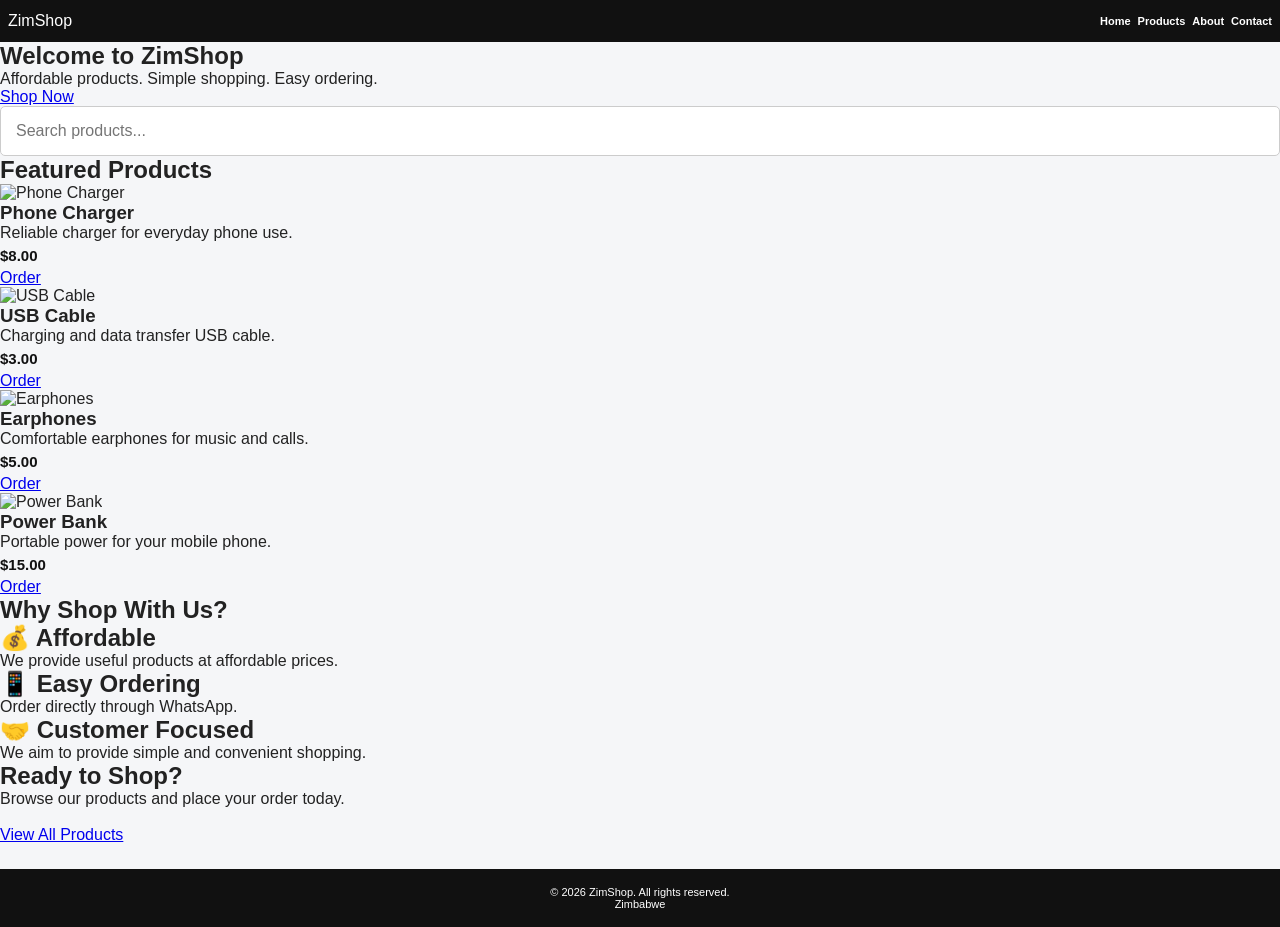
==== index.html @ c2e952fb "Add files via upload" ====
<!DOCTYPE html>
<html lang="en">

<head>
    <meta charset="UTF-8">
    <meta name="viewport" content="width=device-width, initial-scale=1.0">

    <title>ZimShop - Online Shopping in Zimbabwe</title>

    <link rel="stylesheet" href="style.css">
</head>

<body>

<header>

    <div class="logo">
        ZimShop
    </div>

    <nav>
        <a href="index.html">Home</a>
        <a href="products.html">Products</a>
        <a href="about.html">About</a>
        <a href="contact.html">Contact</a>
    </nav>

</header>


<!-- HERO -->

<section class="hero">

    <h1>Welcome to ZimShop</h1>

    <p>
        Affordable products. Simple shopping. Easy ordering.
    </p>

    <a href="products.html" class="button">
        Shop Now
    </a>

</section>


<!-- SEARCH -->

<section class="container">

    <input
        type="text"
        id="searchBox"
        placeholder="Search products..."
        style="
            width:100%;
            padding:15px;
            border:1px solid #ccc;
            border-radius:5px;
            font-size:16px;
        "
    >

</section>


<!-- FEATURED PRODUCTS -->

<section class="container">

    <h2 class="section-title">
        Featured Products
    </h2>


    <div class="products">


        <!-- CHARGER -->

        <div class="product">

            <div class="product-image">

                <img
                    src="images/phone-charger.jpg"
                    alt="Phone Charger"
                >

            </div>

            <h3>
                Phone Charger
            </h3>

            <p>
                Reliable charger for everyday phone use.
            </p>

            <div class="price">
                $8.00
            </div>

            <a
                href="https://wa.me/263787863923?text=Hello%20ZimShop!%20I%20would%20like%20to%20order%20a%20Phone%20Charger."
                target="_blank"
                class="button"
            >
                Order
            </a>

        </div>


        <!-- USB CABLE -->

        <div class="product">

            <div class="product-image">

                <img
                    src="images/usb-cable.jpg"
                    alt="USB Cable"
                >

            </div>

            <h3>
                USB Cable
            </h3>

            <p>
                Charging and data transfer USB cable.
            </p>

            <div class="price">
                $3.00
            </div>

            <a
                href="https://wa.me/263787863923?text=Hello%20ZimShop!%20I%20would%20like%20to%20order%20a%20USB%20Cable."
                target="_blank"
                class="button"
            >
                Order
            </a>

        </div>


        <!-- EARPHONES -->

        <div class="product">

            <div class="product-image">

                <img
                    src="images/earphones.jpg"
                    alt="Earphones"
                >

            </div>

            <h3>
                Earphones
            </h3>

            <p>
                Comfortable earphones for music and calls.
            </p>

            <div class="price">
                $5.00
            </div>

            <a
                href="https://wa.me/263787863923?text=Hello%20ZimShop!%20I%20would%20like%20to%20order%20Earphones."
                target="_blank"
                class="button"
            >
                Order
            </a>

        </div>


        <!-- POWER BANK -->

        <div class="product">

            <div class="product-image">

                <img
                    src="images/power-bank.jpg"
                    alt="Power Bank"
                >

            </div>

            <h3>
                Power Bank
            </h3>

            <p>
                Portable power for your mobile phone.
            </p>

            <div class="price">
                $15.00
            </div>

            <a
                href="https://wa.me/263787863923?text=Hello%20ZimShop!%20I%20would%20like%20to%20order%20a%20Power%20Bank."
                target="_blank"
                class="button"
            >
                Order
            </a>

        </div>

    </div>

</section>


<!-- WHY ZIMSHOP -->

<section class="container">

    <h2 class="section-title">
        Why Shop With Us?
    </h2>


    <div class="products">


        <div class="product">

            <h2>
                💰 Affordable
            </h2>

            <p>
                We provide useful products at affordable prices.
            </p>

        </div>


        <div class="product">

            <h2>
                📱 Easy Ordering
            </h2>

            <p>
                Order directly through WhatsApp.
            </p>

        </div>


        <div class="product">

            <h2>
                🤝 Customer Focused
            </h2>

            <p>
                We aim to provide simple and convenient shopping.
            </p>

        </div>

    </div>

</section>


<!-- CALL TO ACTION -->

<section class="hero">

    <h2>
        Ready to Shop?
    </h2>

    <p>
        Browse our products and place your order today.
    </p>

    <br>

    <a href="products.html" class="button">
        View All Products
    </a>

</section>


<footer>

    <p>
        © 2026 ZimShop. All rights reserved.
    </p>

    <p>
        Zimbabwe
    </p>

</footer>


<script src="script.js"></script>

</body>

</html>
---- style.css ----
/* ================================ ZIMSHOP - FULL WEBSITE CSS Optimized for 288px mobile screens ================================ */ /* RESET */ * { margin: 0; padding: 0; box-sizing: border-box; } /* BODY */ body { font-family: Arial, sans-serif; background: #f5f6f8; color: #222; overflow-x: hidden; } /* ================================ HEADER ================================ */ header { background: #111; color: white; padding: 12px 8px; display: flex; justify-content: space-between; align-items: center; position: sticky; top: 0; z-index: 1000; } header h1 { font-size: 21px; white-space: nowrap; } /* NAVIGATION */ nav { display: flex; gap: 7px; flex-wrap: wrap; justify-content: flex-end; } nav a { color: white; text-decoration: none; font-size: 11px; font-weight: bold; } nav a:hover { color: #f5b400; } /* ================================ MAIN ================================ */ main { width: 94%; max-width: 1100px; margin: auto; } /* ================================ PRODUCTS SECTION ================================ */ .products-section { padding: 18px 0; } .products-section h2 { text-align: center; font-size: 23px; margin-bottom: 6px; } .products-section > p { text-align: center; color: #666; font-size: 12px; margin-bottom: 15px; } /* ================================ PRODUCT GRID ================================ */ .product-grid { display: grid; grid-template-columns: 1fr; gap: 10px; } /* ================================ PRODUCT CARD ================================ */ .product-card { width: 100%; background: white; border-radius: 9px; padding: 7px; box-shadow: 0 2px 9px rgba(0, 0, 0, 0.08); overflow: hidden; } /* ================================ PRODUCT IMAGE ================================ */ .product-card img { width: 100%; height: 70px; object-fit: contain; display: block; border-radius: 6px; background: #f5f5f5; } /* ================================ PRODUCT NAME ================================ */ .product-card h3 { margin-top: 6px; font-size: 14px; line-height: 1.2; } /* ================================ PRICE ================================ */ .price { font-size: 15px; font-weight: bold; margin: 5px 0; color: #111; } /* ================================ BUTTONS ================================ */ button { border: none; background: #111; color: white; padding: 8px 11px; border-radius: 6px; cursor: pointer; font-weight: bold; font-size: 12px; transition: 0.2s; } button:hover { background: #f5b400; color: #111; } /* ================================ CART ================================ */ .cart-section { background: white; padding: 15px; margin: 20px 0 30px; border-radius: 9px; box-shadow: 0 2px 9px rgba(0, 0, 0, 0.08); } .cart-section h2 { font-size: 19px; margin-bottom: 12px; } #cart-items { margin-bottom: 12px; } #cart-items p { color: #666; font-size: 13px; margin: 5px 0; } .cart-section h3 { font-size: 15px; margin-bottom: 10px; } /* ================================ FOOTER ================================ */ footer { background: #111; color: white; text-align: center; padding: 17px 8px; margin-top: 25px; } footer p { font-size: 11px; } /* ================================ MOBILE - 288px ================================ */ @.product-image {
    width: 100%;
    height: 200px;
    background-color: #eeeeee;
    display: flex;
    align-items: center;
    justify-content: center;
    overflow: hidden;
    border-radius: 8px;
    margin-bottom: 15px;
}

.product-image img {
    width: 100%;
    height: 100%;
    object-fit: cover;
}

.cart-item {
    padding: 15px 0;
}

.cart-item button {
    margin: 5px 3px;
    padding: 6px 12px;
    border: 1px solid #ccc;
    background-color: white;
    border-radius: 4px;
    cursor: pointer;
}

.cart-item button:hover {
    background-color: #eeeeee;
}
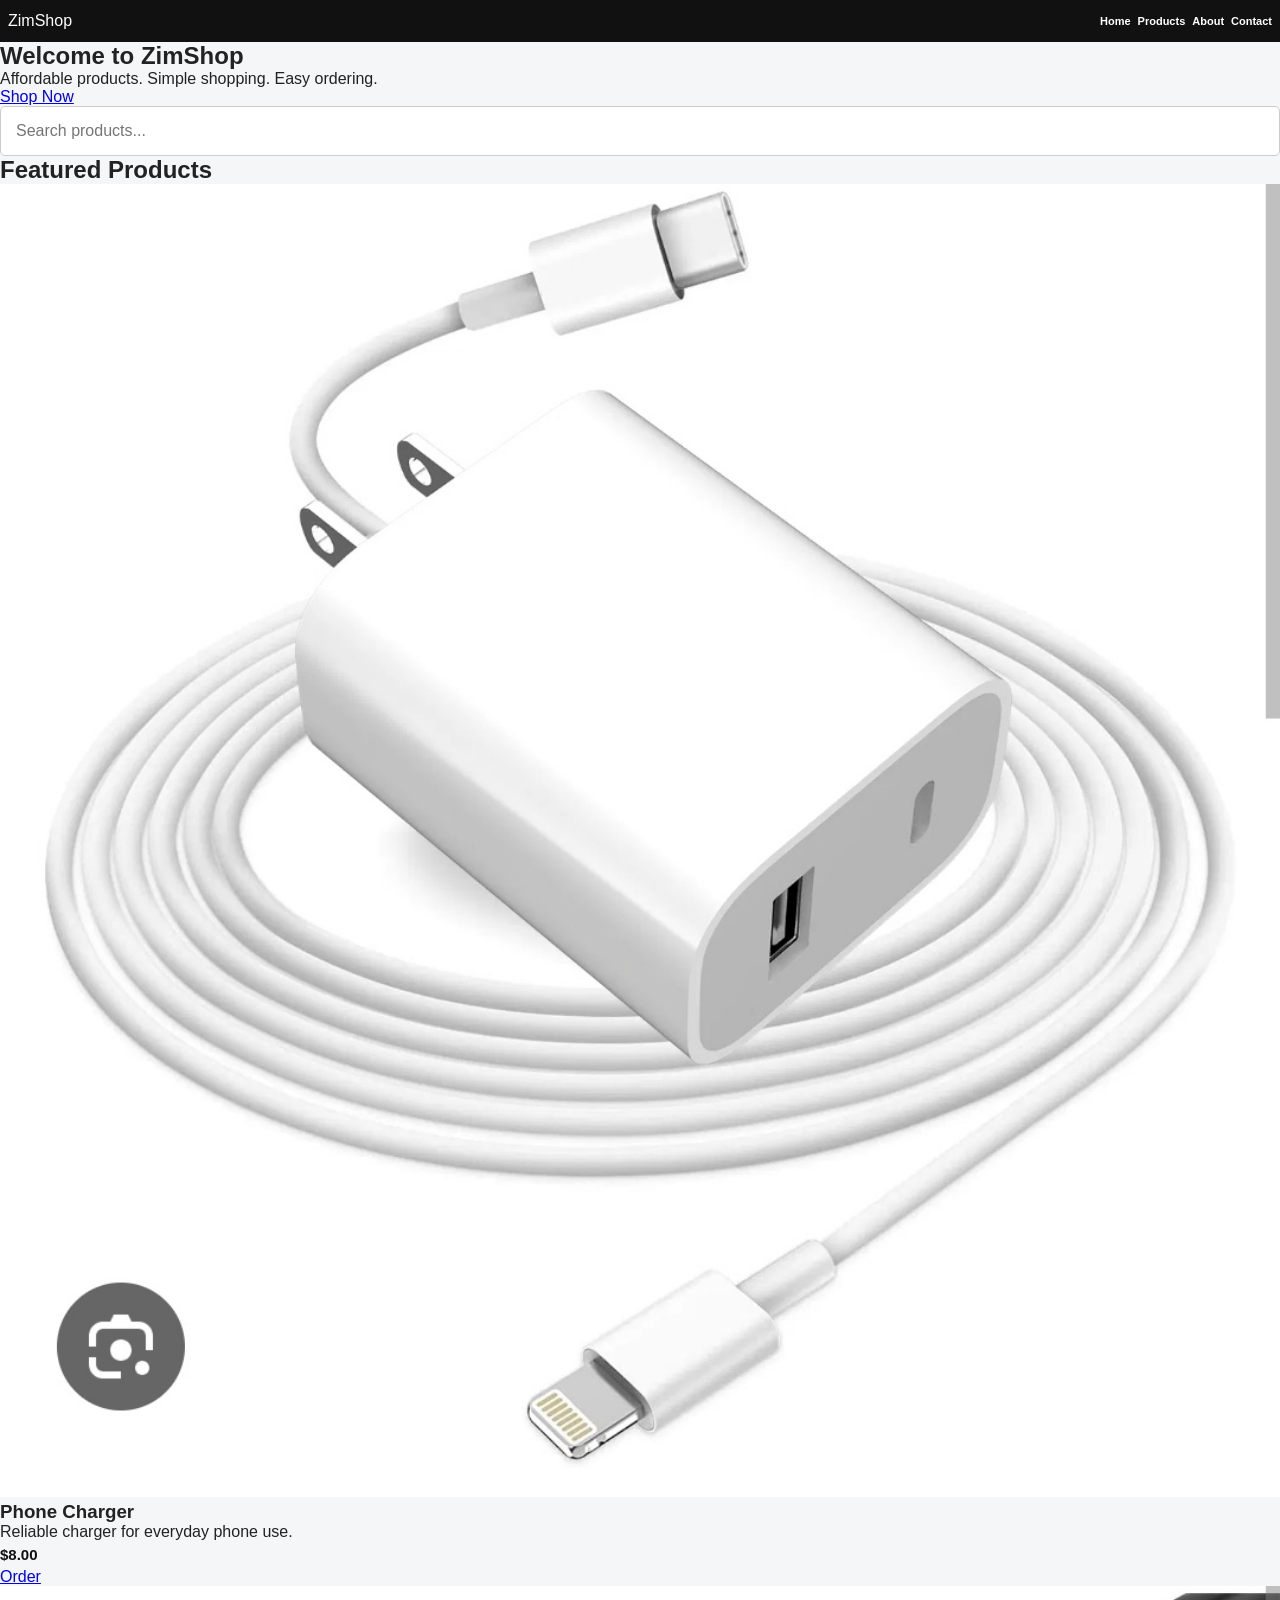
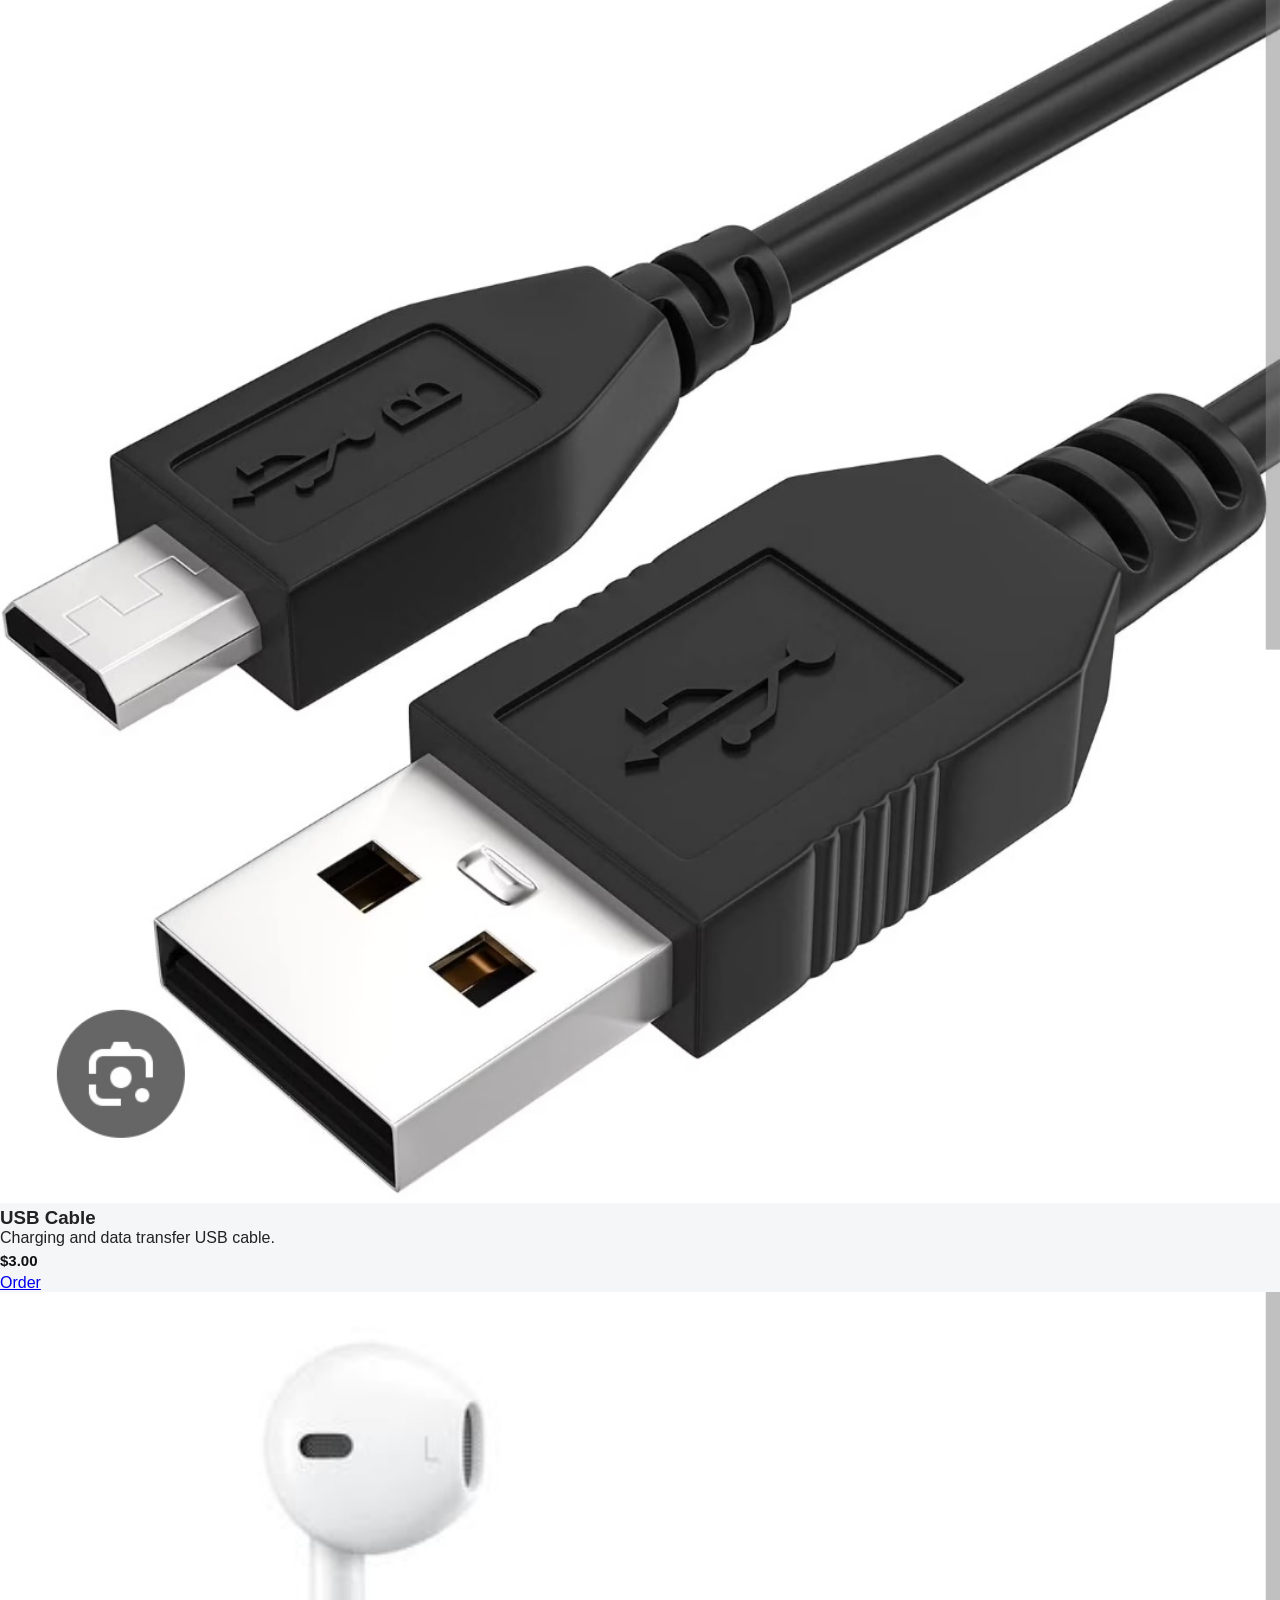
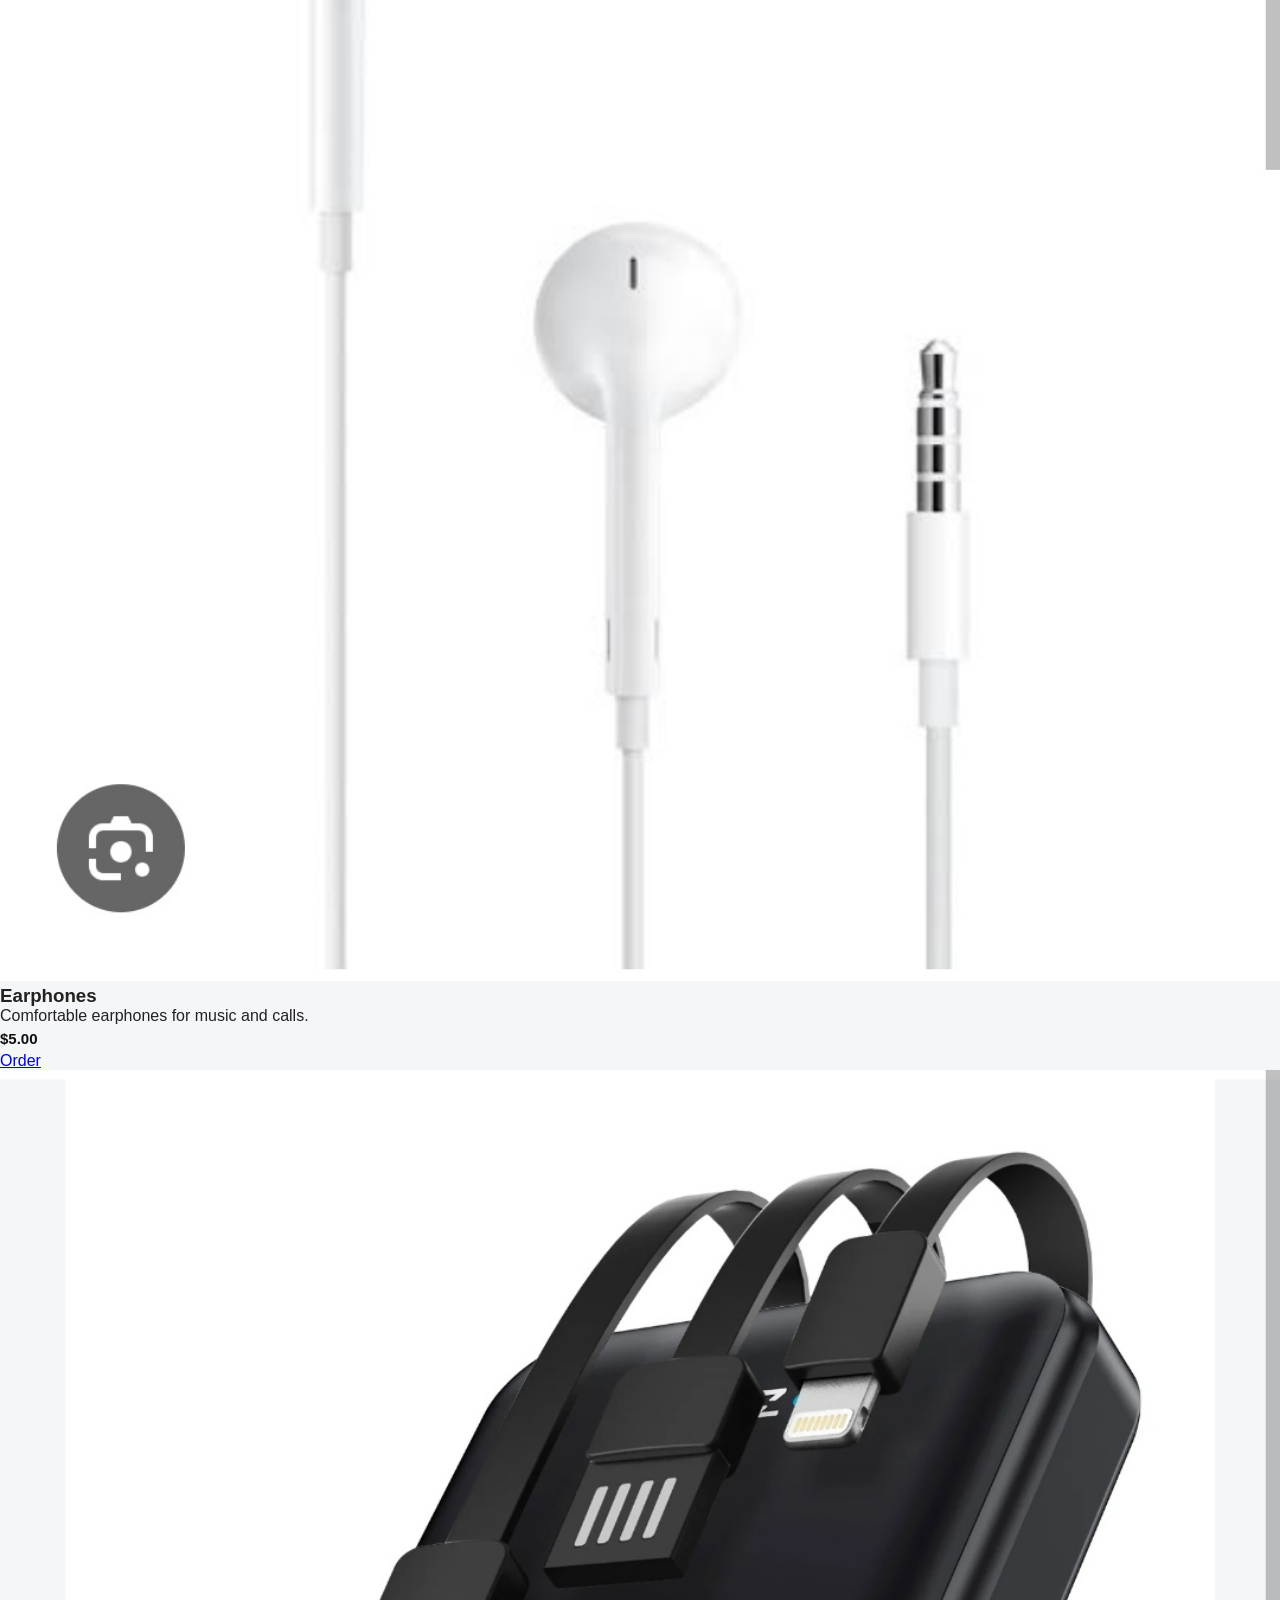
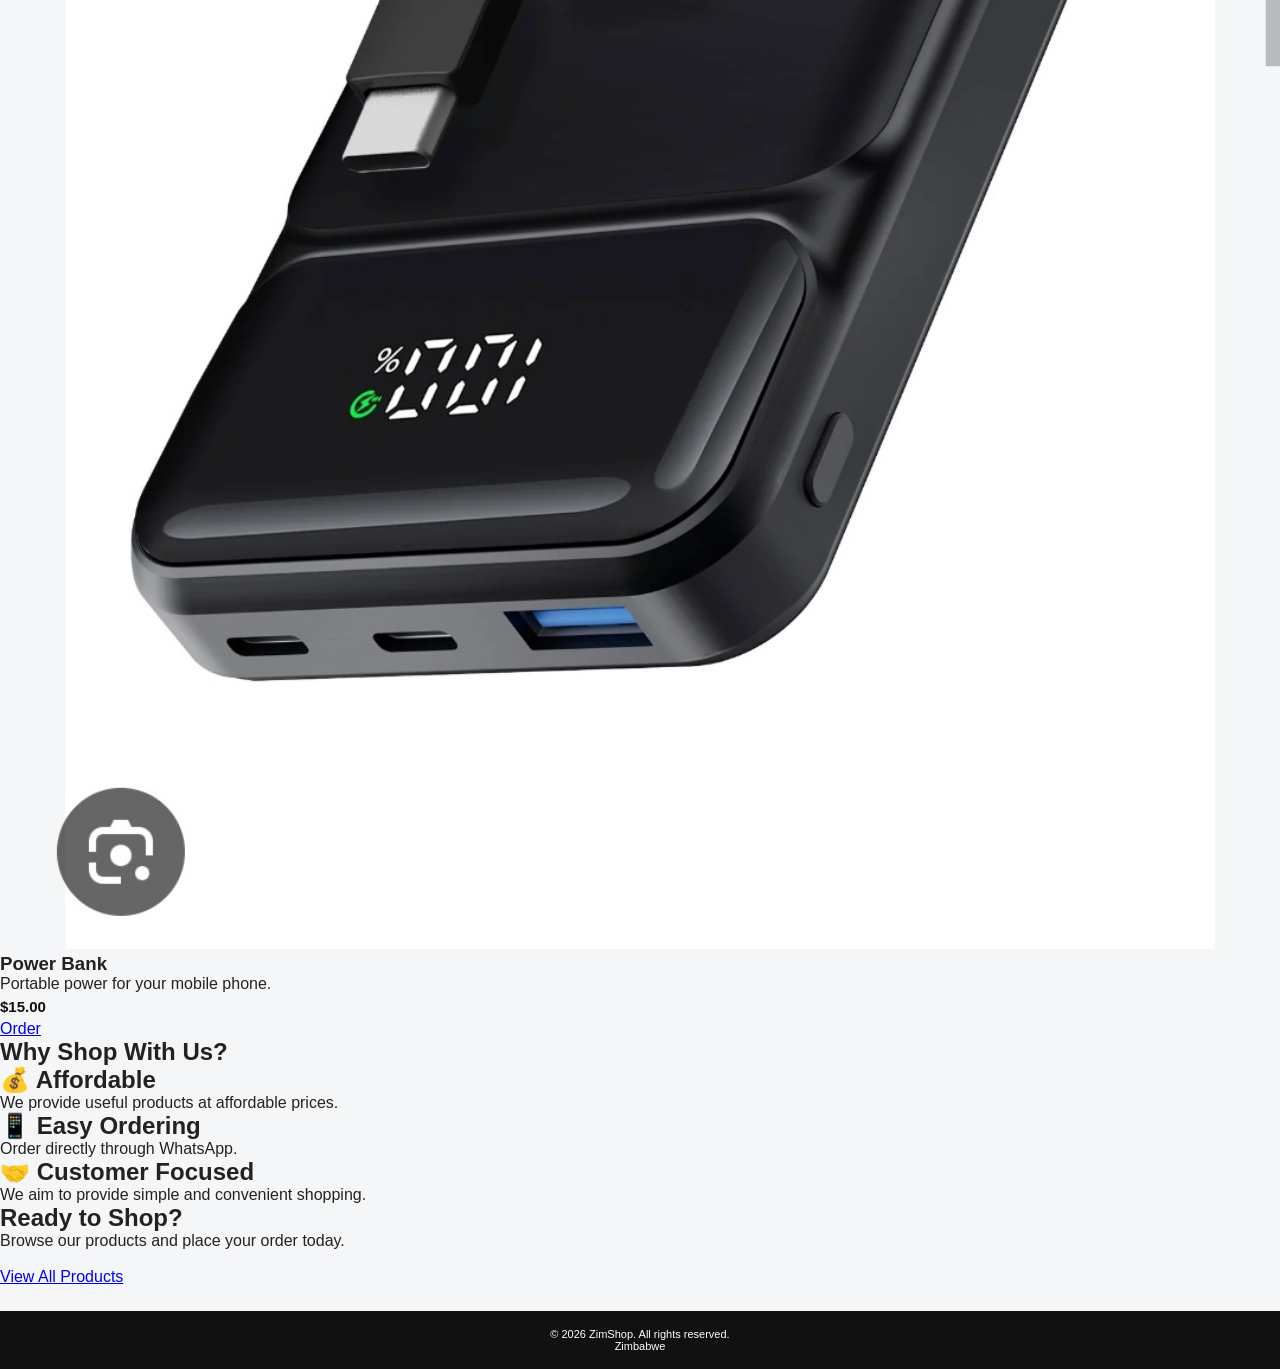
==== commit 24cd1baa: "Integrate Google Analytics tracking code Added Google Analytics tracking code to the HTML file." ====
--- a/index.html
+++ b/index.html
@@ -2,6 +2,15 @@
 <html lang="en">
 
 <head>
+    <!-- Google tag (gtag.js) -->
+<script async src="https://www.googletagmanager.com/gtag/js?id=G-MYB3BPBRL4"></script>
+<script>
+  window.dataLayer = window.dataLayer || [];
+  function gtag(){dataLayer.push(arguments);}
+  gtag('js', new Date());
+
+  gtag('config', 'G-MYB3BPBRL4');
+</script>
     <meta charset="UTF-8">
     <meta name="viewport" content="width=device-width, initial-scale=1.0">
 
@@ -318,4 +327,4 @@
 
 </body>
 
-</html>+</html>
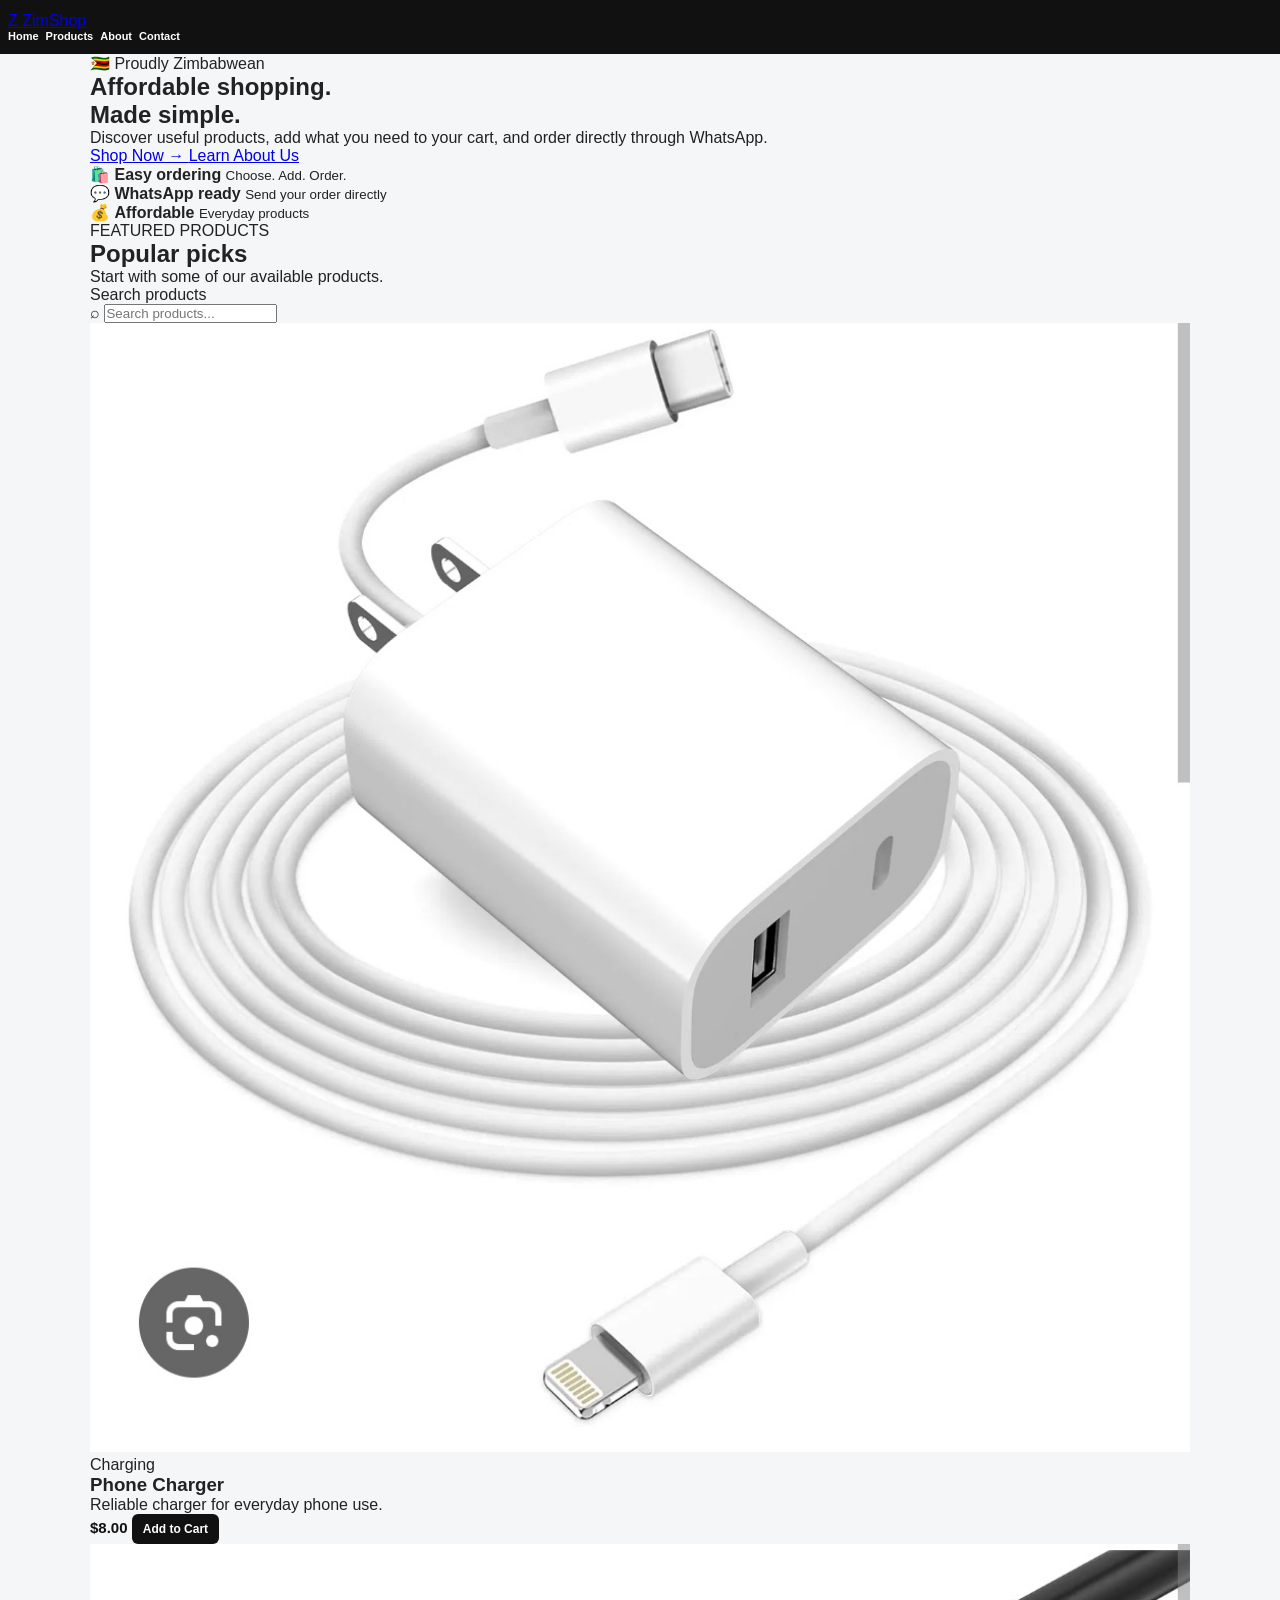
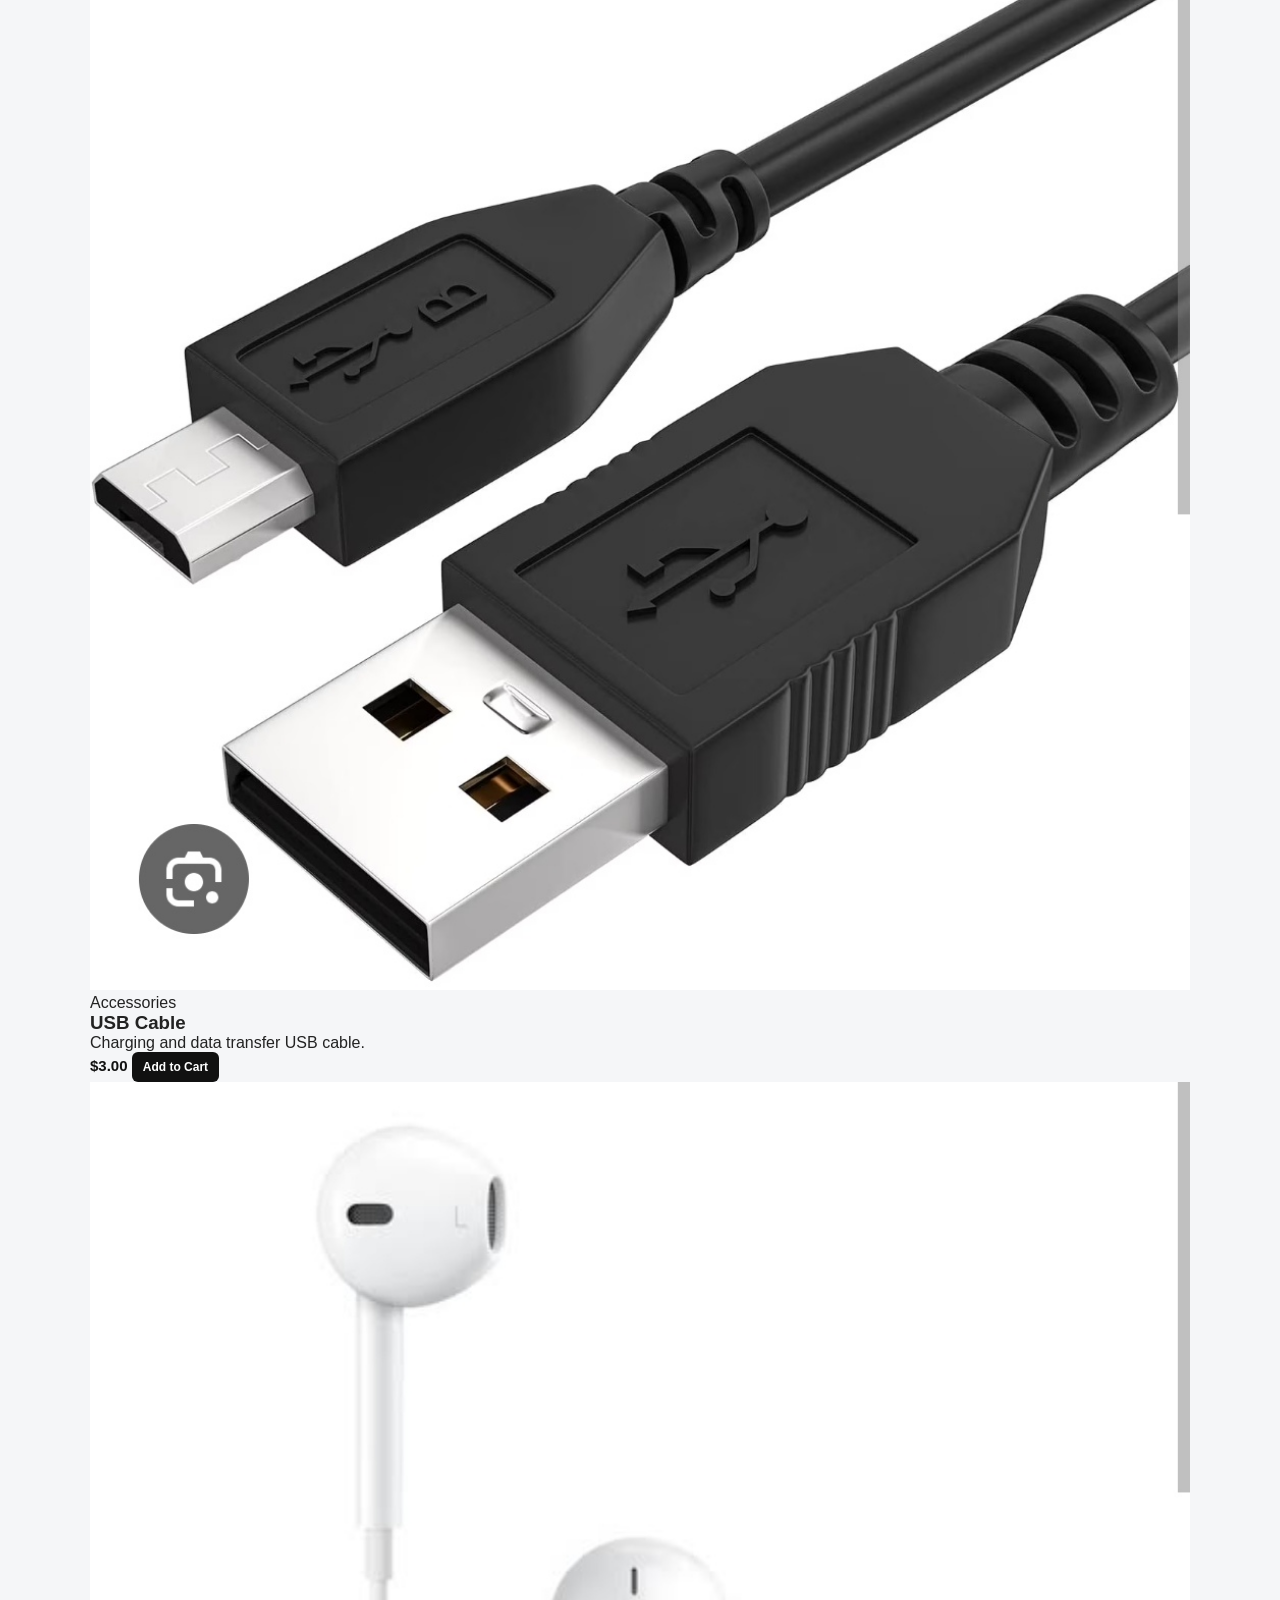
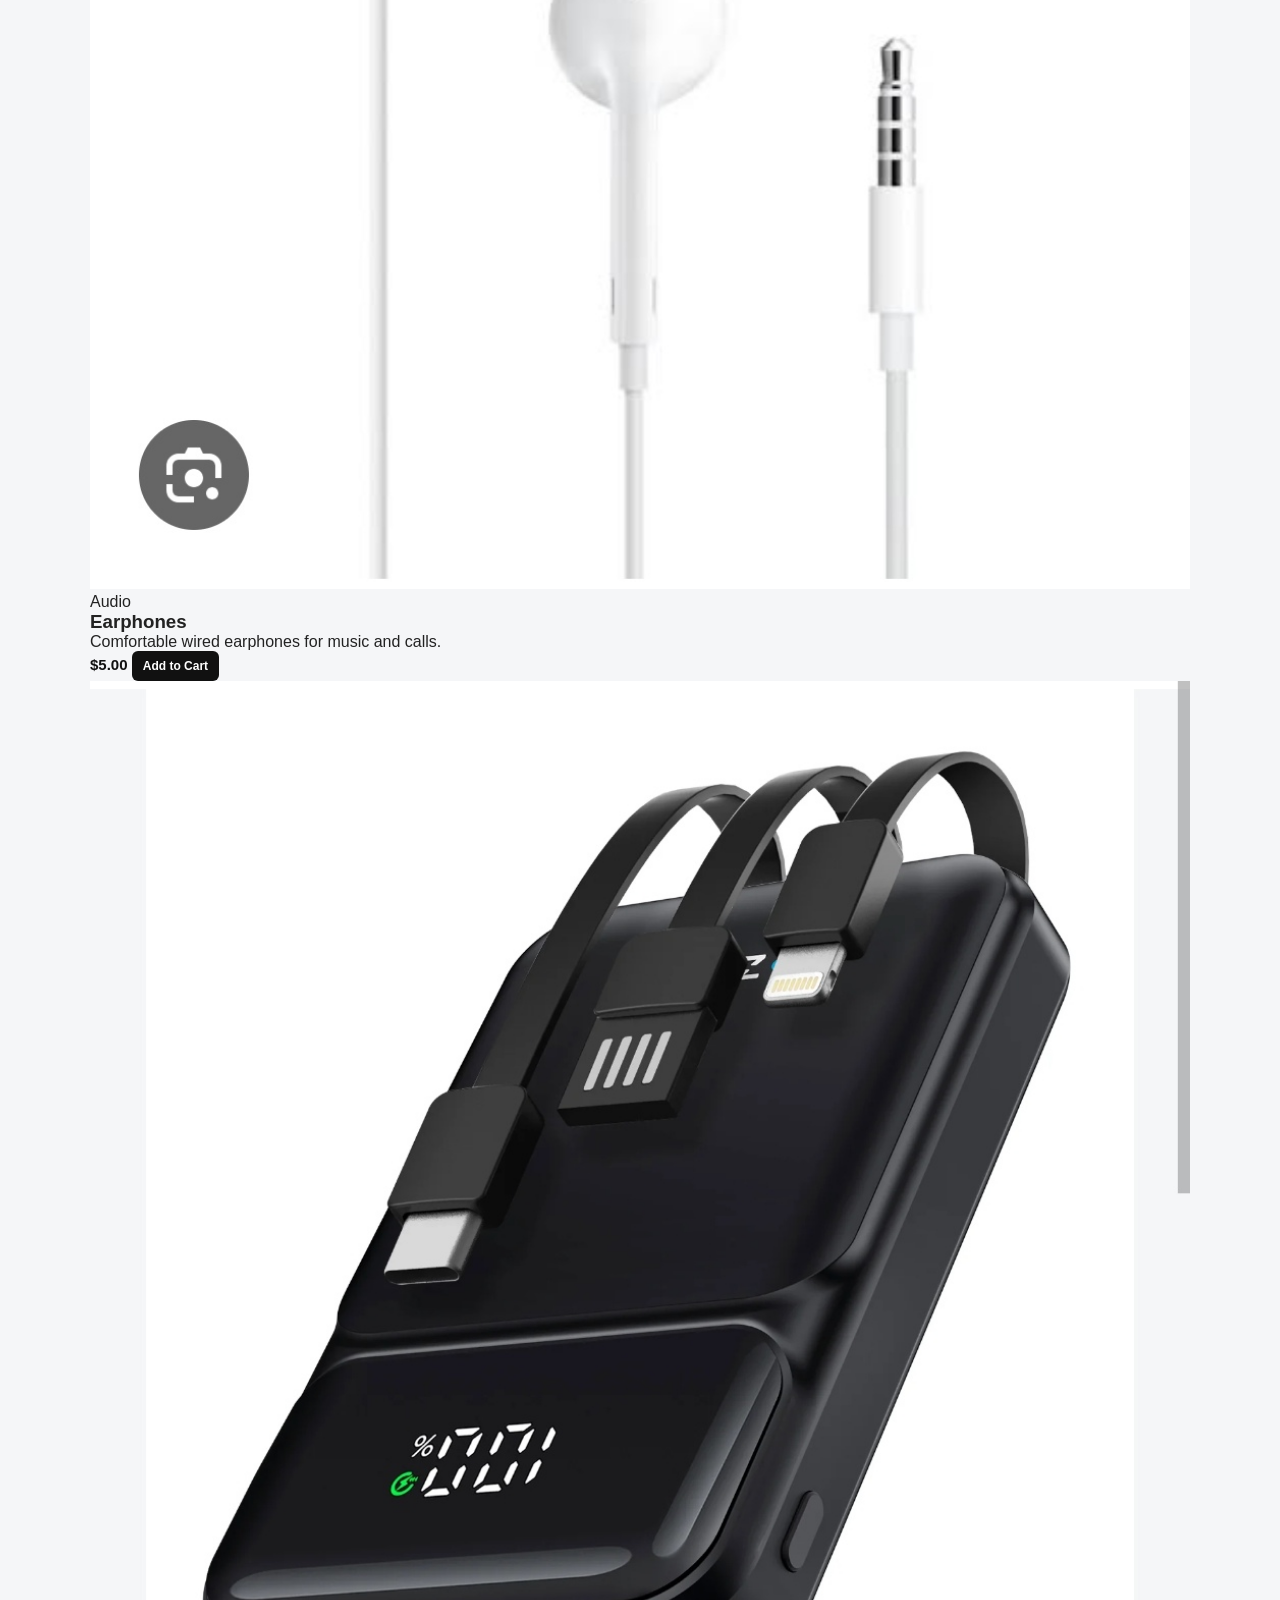
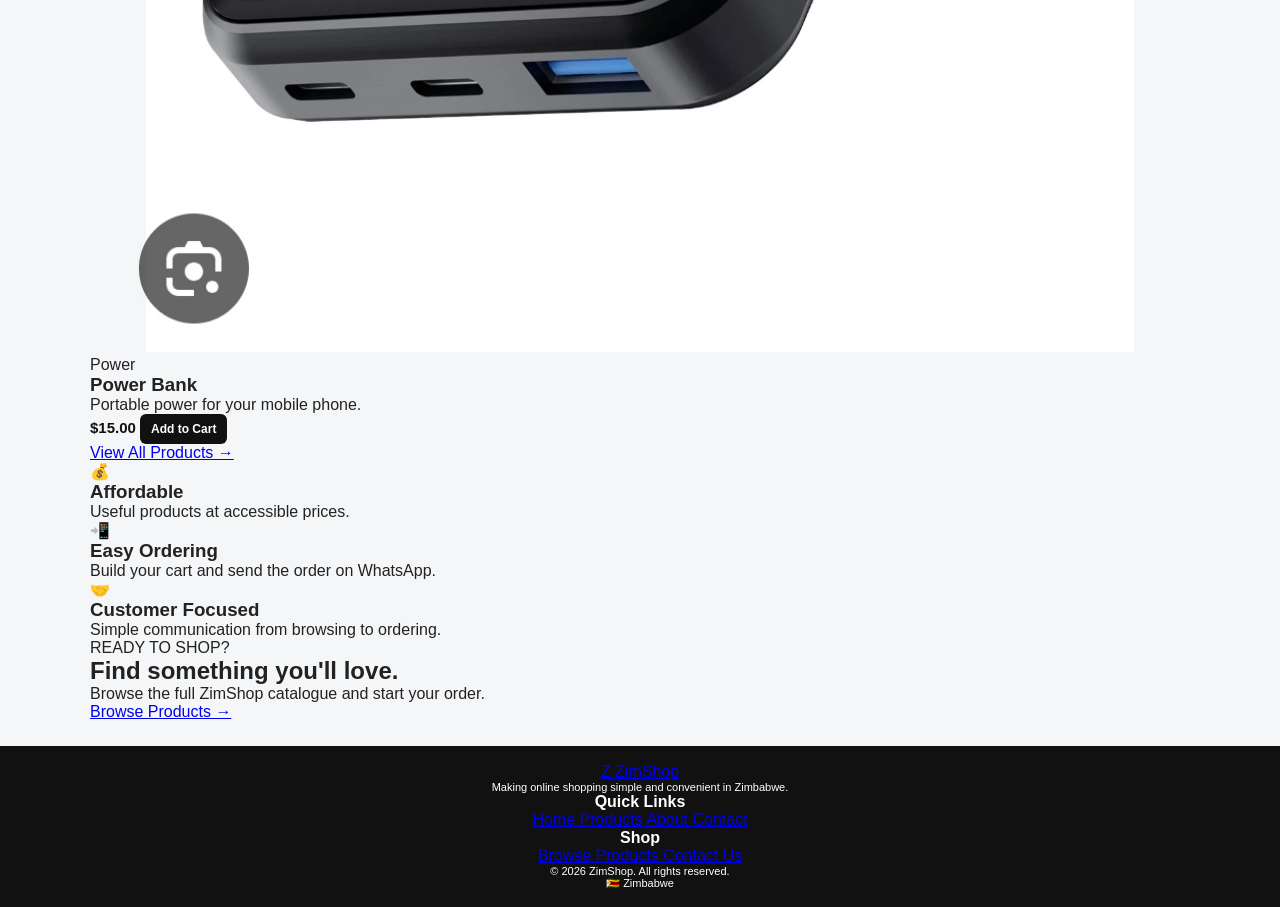
==== commit f1a118e6: "Update index.html" ====
--- a/index.html
+++ b/index.html
@@ -1,330 +1,672 @@
 <!DOCTYPE html>
 <html lang="en">
-
 <head>
-    <!-- Google tag (gtag.js) -->
-<script async src="https://www.googletagmanager.com/gtag/js?id=G-MYB3BPBRL4"></script>
-<script>
-  window.dataLayer = window.dataLayer || [];
-  function gtag(){dataLayer.push(arguments);}
-  gtag('js', new Date());
-
-  gtag('config', 'G-MYB3BPBRL4');
-</script>
-    <meta charset="UTF-8">
-    <meta name="viewport" content="width=device-width, initial-scale=1.0">
-
-    <title>ZimShop - Online Shopping in Zimbabwe</title>
-
-    <link rel="stylesheet" href="style.css">
+  <meta charset="UTF-8">
+  <meta name="viewport" content="width=device-width, initial-scale=1.0">
+
+  <title>ZimShop | Online Shopping in Zimbabwe</title>
+
+  <meta name="description" content="Shop affordable everyday products from ZimShop. Simple ordering in Zimbabwe.">
+  <meta name="theme-color" content="#111111">
+
+  <!-- Google Analytics -->
+  <script async src="https://www.googletagmanager.com/gtag/js?id=G-MYB3BPBRL4"></script>
+  <script>
+    window.dataLayer = window.dataLayer || [];
+
+    function gtag() {
+      dataLayer.push(arguments);
+    }
+
+    gtag('js', new Date());
+
+    gtag('config', 'G-MYB3BPBRL4');
+  </script>
+
+  <link rel="stylesheet" href="style.css">
+  <link rel="icon" href="images/logo.png" type="image/png">
 </head>
 
 <body>
 
-<header>
-
-    <div class="logo">
-        ZimShop
+  <!-- ================= HEADER ================= -->
+
+  <header class="site-header">
+
+    <div class="header-container">
+
+      <a href="index.html" class="logo" aria-label="ZimShop home">
+        <span class="logo-icon">Z</span>
+        <span>Zim<span>Shop</span></span>
+      </a>
+
+      <nav class="main-nav" aria-label="Main navigation">
+
+        <a href="index.html"
+           class="active"
+           aria-current="page">
+          Home
+        </a>
+
+        <a href="products.html">
+          Products
+        </a>
+
+        <a href="about.html">
+          About
+        </a>
+
+        <a href="contact.html">
+          Contact
+        </a>
+
+      </nav>
+
     </div>
 
-    <nav>
-        <a href="index.html">Home</a>
-        <a href="products.html">Products</a>
-        <a href="about.html">About</a>
-        <a href="contact.html">Contact</a>
-    </nav>
-
-</header>
-
-
-<!-- HERO -->
-
-<section class="hero">
-
-    <h1>Welcome to ZimShop</h1>
-
-    <p>
-        Affordable products. Simple shopping. Easy ordering.
-    </p>
-
-    <a href="products.html" class="button">
-        Shop Now
-    </a>
-
-</section>
-
-
-<!-- SEARCH -->
-
-<section class="container">
-
-    <input
-        type="text"
-        id="searchBox"
-        placeholder="Search products..."
-        style="
-            width:100%;
-            padding:15px;
-            border:1px solid #ccc;
-            border-radius:5px;
-            font-size:16px;
-        "
-    >
-
-</section>
-
-
-<!-- FEATURED PRODUCTS -->
-
-<section class="container">
-
-    <h2 class="section-title">
-        Featured Products
-    </h2>
-
-
-    <div class="products">
-
-
-        <!-- CHARGER -->
-
-        <div class="product">
-
-            <div class="product-image">
-
-                <img
-                    src="images/phone-charger.jpg"
-                    alt="Phone Charger"
-                >
+  </header>
+
+
+  <!-- ================= MAIN ================= -->
+
+  <main>
+
+    <!-- HERO -->
+
+    <section class="home-hero">
+
+      <div class="hero-content">
+
+        <span class="eyebrow">
+          🇿🇼 Proudly Zimbabwean
+        </span>
+
+        <h1>
+          Affordable shopping.
+          <br>
+          <span>Made simple.</span>
+        </h1>
+
+        <p>
+          Discover useful products, add what you need to your cart,
+          and order directly through WhatsApp.
+        </p>
+
+        <div class="hero-buttons">
+
+          <a href="products.html"
+             class="btn btn-primary">
+            Shop Now →
+          </a>
+
+          <a href="about.html"
+             class="btn btn-secondary">
+            Learn About Us
+          </a>
+
+        </div>
+
+      </div>
+
+
+      <div class="hero-panel" aria-hidden="true">
+
+        <div class="hero-panel-card">
+
+          <span>🛍️</span>
+
+          <strong>
+            Easy ordering
+          </strong>
+
+          <small>
+            Choose. Add. Order.
+          </small>
+
+        </div>
+
+
+        <div class="hero-panel-card">
+
+          <span>💬</span>
+
+          <strong>
+            WhatsApp ready
+          </strong>
+
+          <small>
+            Send your order directly
+          </small>
+
+        </div>
+
+
+        <div class="hero-panel-card">
+
+          <span>💰</span>
+
+          <strong>
+            Affordable
+          </strong>
+
+          <small>
+            Everyday products
+          </small>
+
+        </div>
+
+      </div>
+
+    </section>
+
+
+    <!-- ================= FEATURED PRODUCTS ================= -->
+
+    <section class="container home-products">
+
+      <div class="section-heading centered">
+
+        <span class="section-label">
+          FEATURED PRODUCTS
+        </span>
+
+        <h2>
+          Popular picks
+        </h2>
+
+        <p>
+          Start with some of our available products.
+        </p>
+
+      </div>
+
+
+      <!-- SEARCH -->
+
+      <div class="search-wrap">
+
+        <label for="searchBox">
+          Search products
+        </label>
+
+        <div class="search-field">
+
+          <span aria-hidden="true">
+            ⌕
+          </span>
+
+          <input
+            id="searchBox"
+            type="search"
+            placeholder="Search products..."
+            autocomplete="off"
+          >
+
+          <button
+            type="button"
+            id="clearSearch"
+            class="search-clear"
+            aria-label="Clear search"
+            hidden>
+            ×
+          </button>
+
+        </div>
+
+        <p
+          id="searchResults"
+          class="search-results"
+          aria-live="polite">
+        </p>
+
+      </div>
+
+
+      <!-- PRODUCTS -->
+
+      <div
+        class="products"
+        data-product-grid>
+
+
+        <!-- PHONE CHARGER -->
+
+        <article
+          class="product"
+          data-category="charging accessories">
+
+          <div class="product-image">
+
+            <img
+              src="images/phone-charger.jpg"
+              alt="Phone Charger"
+              loading="lazy">
+
+          </div>
+
+          <div class="product-body">
+
+            <span class="product-tag">
+              Charging
+            </span>
+
+            <h3>
+              Phone Charger
+            </h3>
+
+            <p>
+              Reliable charger for everyday phone use.
+            </p>
+
+            <div class="product-bottom">
+
+              <strong class="price">
+                $8.00
+              </strong>
+
+              <button
+                class="button add-to-cart"
+                data-name="Phone Charger"
+                data-price="8">
+
+                Add to Cart
+
+              </button>
 
             </div>
 
+          </div>
+
+        </article>
+
+
+        <!-- USB CABLE -->
+
+        <article
+          class="product"
+          data-category="charging accessories cables">
+
+          <div class="product-image">
+
+            <img
+              src="images/usb-cable.jpg"
+              alt="USB Cable"
+              loading="lazy">
+
+          </div>
+
+          <div class="product-body">
+
+            <span class="product-tag">
+              Accessories
+            </span>
+
             <h3>
-                Phone Charger
+              USB Cable
             </h3>
 
             <p>
-                Reliable charger for everyday phone use.
+              Charging and data transfer USB cable.
             </p>
 
-            <div class="price">
-                $8.00
+            <div class="product-bottom">
+
+              <strong class="price">
+                $3.00
+              </strong>
+
+              <button
+                class="button add-to-cart"
+                data-name="USB Cable"
+                data-price="3">
+
+                Add to Cart
+
+              </button>
+
             </div>
 
-            <a
-                href="https://wa.me/263787863923?text=Hello%20ZimShop!%20I%20would%20like%20to%20order%20a%20Phone%20Charger."
-                target="_blank"
-                class="button"
-            >
-                Order
-            </a>
-
-        </div>
-
-
-        <!-- USB CABLE -->
-
-        <div class="product">
-
-            <div class="product-image">
-
-                <img
-                    src="images/usb-cable.jpg"
-                    alt="USB Cable"
-                >
+          </div>
+
+        </article>
+
+
+        <!-- EARPHONES -->
+
+        <article
+          class="product"
+          data-category="audio accessories">
+
+          <div class="product-image">
+
+            <img
+              src="images/earphones.jpg"
+              alt="Earphones"
+              loading="lazy">
+
+          </div>
+
+          <div class="product-body">
+
+            <span class="product-tag">
+              Audio
+            </span>
+
+            <h3>
+              Earphones
+            </h3>
+
+            <p>
+              Comfortable wired earphones for music and calls.
+            </p>
+
+            <div class="product-bottom">
+
+              <strong class="price">
+                $5.00
+              </strong>
+
+              <button
+                class="button add-to-cart"
+                data-name="Earphones"
+                data-price="5">
+
+                Add to Cart
+
+              </button>
 
             </div>
 
+          </div>
+
+        </article>
+
+
+        <!-- POWER BANK -->
+
+        <article
+          class="product"
+          data-category="power charging">
+
+          <div class="product-image">
+
+            <img
+              src="images/power-bank.jpg"
+              alt="Power Bank"
+              loading="lazy">
+
+          </div>
+
+          <div class="product-body">
+
+            <span class="product-tag">
+              Power
+            </span>
+
             <h3>
-                USB Cable
+              Power Bank
             </h3>
 
             <p>
-                Charging and data transfer USB cable.
+              Portable power for your mobile phone.
             </p>
 
-            <div class="price">
-                $3.00
+            <div class="product-bottom">
+
+              <strong class="price">
+                $15.00
+              </strong>
+
+              <button
+                class="button add-to-cart"
+                data-name="Power Bank"
+                data-price="15">
+
+                Add to Cart
+
+              </button>
+
             </div>
 
-            <a
-                href="https://wa.me/263787863923?text=Hello%20ZimShop!%20I%20would%20like%20to%20order%20a%20USB%20Cable."
-                target="_blank"
-                class="button"
-            >
-                Order
-            </a>
-
-        </div>
-
-
-        <!-- EARPHONES -->
-
-        <div class="product">
-
-            <div class="product-image">
-
-                <img
-                    src="images/earphones.jpg"
-                    alt="Earphones"
-                >
-
-            </div>
+          </div>
+
+        </article>
+
+      </div>
+
+
+      <!-- NO SEARCH RESULTS -->
+
+      <div
+        class="empty-state"
+        data-search-empty
+        hidden>
+
+        <div>
+          🔎
+        </div>
+
+        <h3>
+          No products found
+        </h3>
+
+        <p>
+          Try another product name or keyword.
+        </p>
+
+      </div>
+
+
+      <div class="center-actions">
+
+        <a
+          href="products.html"
+          class="btn btn-dark">
+
+          View All Products →
+
+        </a>
+
+      </div>
+
+    </section>
+
+
+    <!-- ================= BENEFITS ================= -->
+
+    <section class="benefits-section">
+
+      <div class="container">
+
+        <div class="benefit-grid">
+
+          <article>
+
+            <span>
+              💰
+            </span>
 
             <h3>
-                Earphones
+              Affordable
             </h3>
 
             <p>
-                Comfortable earphones for music and calls.
+              Useful products at accessible prices.
             </p>
 
-            <div class="price">
-                $5.00
-            </div>
-
-            <a
-                href="https://wa.me/263787863923?text=Hello%20ZimShop!%20I%20would%20like%20to%20order%20Earphones."
-                target="_blank"
-                class="button"
-            >
-                Order
-            </a>
-
-        </div>
-
-
-        <!-- POWER BANK -->
-
-        <div class="product">
-
-            <div class="product-image">
-
-                <img
-                    src="images/power-bank.jpg"
-                    alt="Power Bank"
-                >
-
-            </div>
+          </article>
+
+
+          <article>
+
+            <span>
+              📲
+            </span>
 
             <h3>
-                Power Bank
+              Easy Ordering
             </h3>
 
             <p>
-                Portable power for your mobile phone.
+              Build your cart and send the order on WhatsApp.
             </p>
 
-            <div class="price">
-                $15.00
-            </div>
-
-            <a
-                href="https://wa.me/263787863923?text=Hello%20ZimShop!%20I%20would%20like%20to%20order%20a%20Power%20Bank."
-                target="_blank"
-                class="button"
-            >
-                Order
-            </a>
-
-        </div>
+          </article>
+
+
+          <article>
+
+            <span>
+              🤝
+            </span>
+
+            <h3>
+              Customer Focused
+            </h3>
+
+            <p>
+              Simple communication from browsing to ordering.
+            </p>
+
+          </article>
+
+        </div>
+
+      </div>
+
+    </section>
+
+
+    <!-- ================= CTA ================= -->
+
+    <section class="cta-section">
+
+      <div class="cta-container">
+
+        <div>
+
+          <span class="section-label">
+            READY TO SHOP?
+          </span>
+
+          <h2>
+            Find something you'll love.
+          </h2>
+
+          <p>
+            Browse the full ZimShop catalogue
+            and start your order.
+          </p>
+
+        </div>
+
+        <a
+          href="products.html"
+          class="btn btn-light">
+
+          Browse Products →
+
+        </a>
+
+      </div>
+
+    </section>
+
+  </main>
+
+
+  <!-- ================= FOOTER ================= -->
+
+  <footer class="site-footer">
+
+    <div class="footer-container">
+
+      <div class="footer-brand">
+
+        <a
+          href="index.html"
+          class="logo footer-logo">
+
+          <span class="logo-icon">
+            Z
+          </span>
+
+          <span>
+            Zim<span>Shop</span>
+          </span>
+
+        </a>
+
+        <p>
+          Making online shopping simple
+          and convenient in Zimbabwe.
+        </p>
+
+      </div>
+
+
+      <div class="footer-links">
+
+        <h4>
+          Quick Links
+        </h4>
+
+        <a href="index.html">
+          Home
+        </a>
+
+        <a href="products.html">
+          Products
+        </a>
+
+        <a href="about.html">
+          About
+        </a>
+
+        <a href="contact.html">
+          Contact
+        </a>
+
+      </div>
+
+
+      <div class="footer-links">
+
+        <h4>
+          Shop
+        </h4>
+
+        <a href="products.html">
+          Browse Products
+        </a>
+
+        <a href="contact.html">
+          Contact Us
+        </a>
+
+      </div>
 
     </div>
 
-</section>
-
-
-<!-- WHY ZIMSHOP -->
-
-<section class="container">
-
-    <h2 class="section-title">
-        Why Shop With Us?
-    </h2>
-
-
-    <div class="products">
-
-
-        <div class="product">
-
-            <h2>
-                💰 Affordable
-            </h2>
-
-            <p>
-                We provide useful products at affordable prices.
-            </p>
-
-        </div>
-
-
-        <div class="product">
-
-            <h2>
-                📱 Easy Ordering
-            </h2>
-
-            <p>
-                Order directly through WhatsApp.
-            </p>
-
-        </div>
-
-
-        <div class="product">
-
-            <h2>
-                🤝 Customer Focused
-            </h2>
-
-            <p>
-                We aim to provide simple and convenient shopping.
-            </p>
-
-        </div>
+
+    <div class="footer-bottom">
+
+      <p>
+        © 2026 ZimShop. All rights reserved.
+      </p>
+
+      <p>
+        🇿🇼 Zimbabwe
+      </p>
 
     </div>
 
-</section>
-
-
-<!-- CALL TO ACTION -->
-
-<section class="hero">
-
-    <h2>
-        Ready to Shop?
-    </h2>
-
-    <p>
-        Browse our products and place your order today.
-    </p>
-
-    <br>
-
-    <a href="products.html" class="button">
-        View All Products
-    </a>
-
-</section>
-
-
-<footer>
-
-    <p>
-        © 2026 ZimShop. All rights reserved.
-    </p>
-
-    <p>
-        Zimbabwe
-    </p>
-
-</footer>
-
-
-<script src="script.js"></script>
+  </footer>
+
+
+  <!-- JAVASCRIPT -->
+
+  <script src="script.js"></script>
 
 </body>
-
 </html>
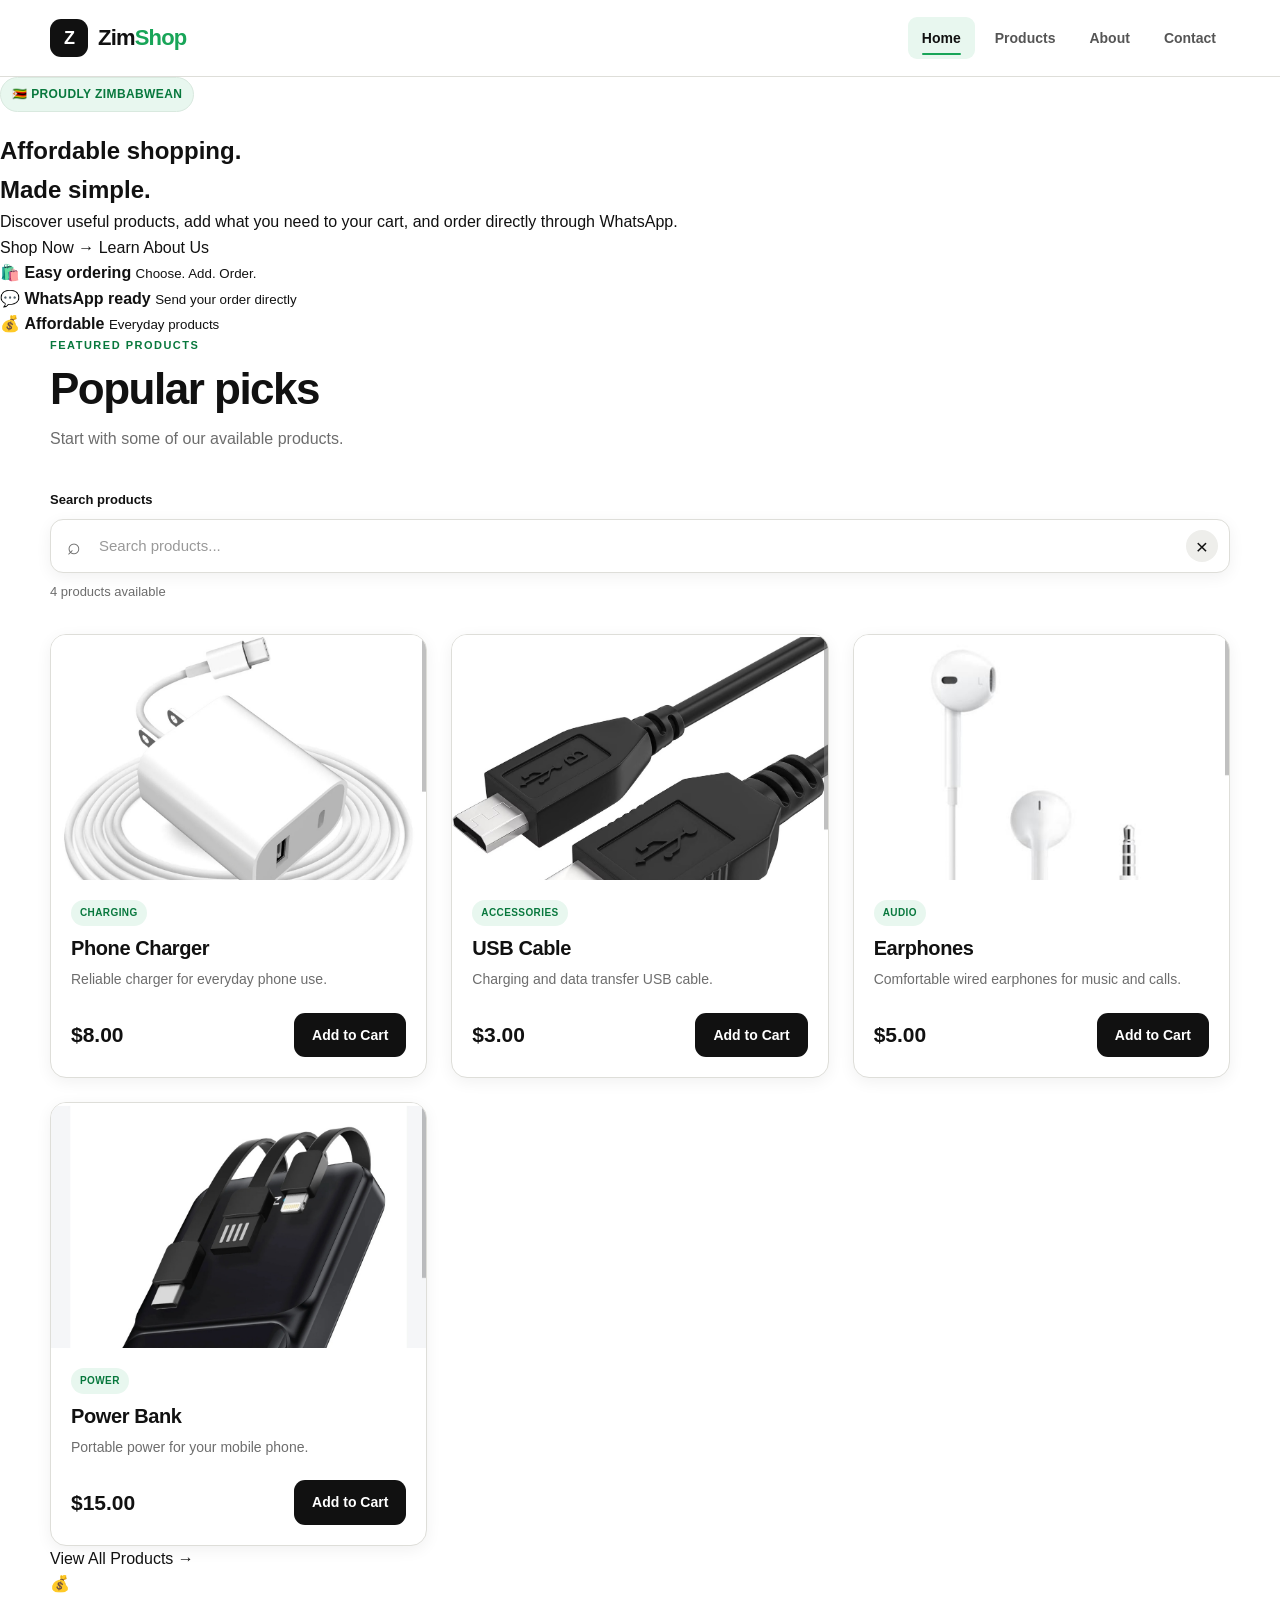
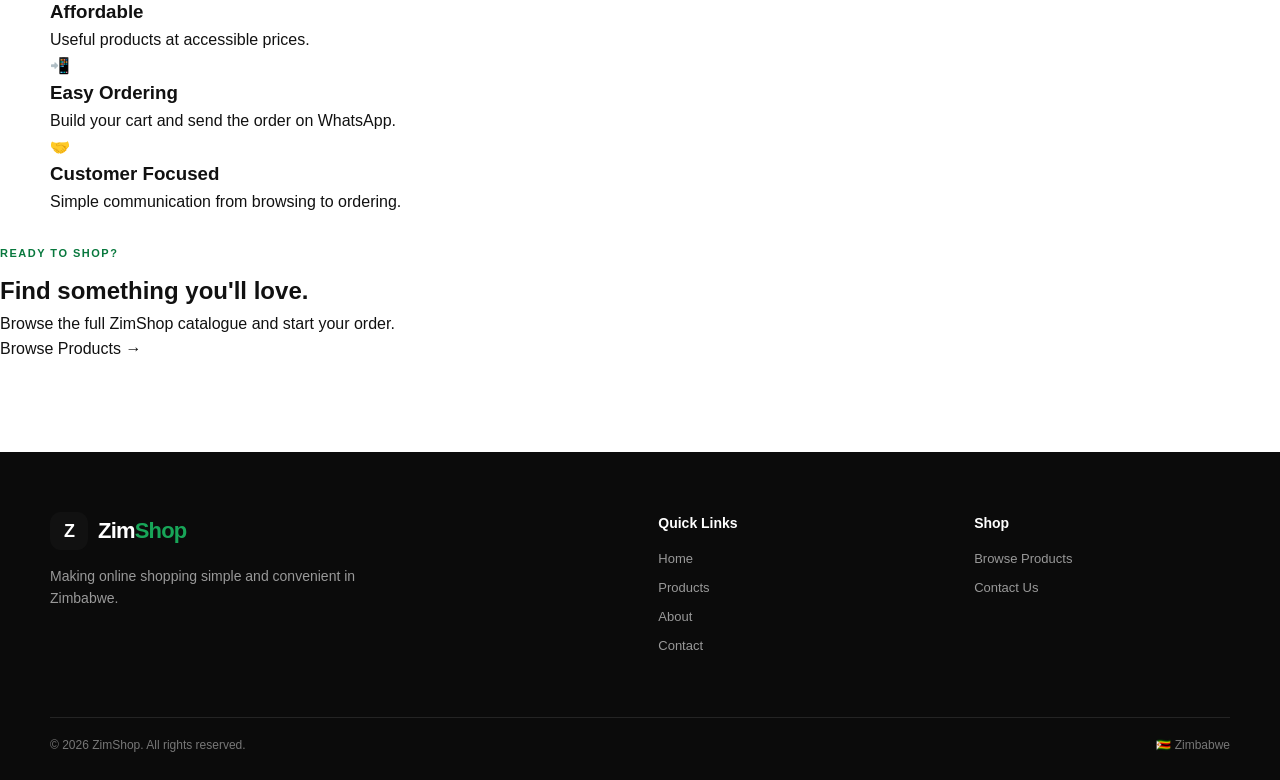
==== commit 21c566a2: "Update index.html" ====
--- a/index.html
+++ b/index.html
@@ -9,19 +9,7 @@
   <meta name="description" content="Shop affordable everyday products from ZimShop. Simple ordering in Zimbabwe.">
   <meta name="theme-color" content="#111111">
 
-  <!-- Google Analytics -->
-  <script async src="https://www.googletagmanager.com/gtag/js?id=G-MYB3BPBRL4"></script>
-  <script>
-    window.dataLayer = window.dataLayer || [];
-
-    function gtag() {
-      dataLayer.push(arguments);
-    }
-
-    gtag('js', new Date());
-
-    gtag('config', 'G-MYB3BPBRL4');
-  </script>
+  
 
   <link rel="stylesheet" href="style.css">
   <link rel="icon" href="images/logo.png" type="image/png">
--- a/style.css
+++ b/style.css
@@ -1,34 +1,1649 @@
-/* ================================ ZIMSHOP - FULL WEBSITE CSS Optimized for 288px mobile screens ================================ */ /* RESET */ * { margin: 0; padding: 0; box-sizing: border-box; } /* BODY */ body { font-family: Arial, sans-serif; background: #f5f6f8; color: #222; overflow-x: hidden; } /* ================================ HEADER ================================ */ header { background: #111; color: white; padding: 12px 8px; display: flex; justify-content: space-between; align-items: center; position: sticky; top: 0; z-index: 1000; } header h1 { font-size: 21px; white-space: nowrap; } /* NAVIGATION */ nav { display: flex; gap: 7px; flex-wrap: wrap; justify-content: flex-end; } nav a { color: white; text-decoration: none; font-size: 11px; font-weight: bold; } nav a:hover { color: #f5b400; } /* ================================ MAIN ================================ */ main { width: 94%; max-width: 1100px; margin: auto; } /* ================================ PRODUCTS SECTION ================================ */ .products-section { padding: 18px 0; } .products-section h2 { text-align: center; font-size: 23px; margin-bottom: 6px; } .products-section > p { text-align: center; color: #666; font-size: 12px; margin-bottom: 15px; } /* ================================ PRODUCT GRID ================================ */ .product-grid { display: grid; grid-template-columns: 1fr; gap: 10px; } /* ================================ PRODUCT CARD ================================ */ .product-card { width: 100%; background: white; border-radius: 9px; padding: 7px; box-shadow: 0 2px 9px rgba(0, 0, 0, 0.08); overflow: hidden; } /* ================================ PRODUCT IMAGE ================================ */ .product-card img { width: 100%; height: 70px; object-fit: contain; display: block; border-radius: 6px; background: #f5f5f5; } /* ================================ PRODUCT NAME ================================ */ .product-card h3 { margin-top: 6px; font-size: 14px; line-height: 1.2; } /* ================================ PRICE ================================ */ .price { font-size: 15px; font-weight: bold; margin: 5px 0; color: #111; } /* ================================ BUTTONS ================================ */ button { border: none; background: #111; color: white; padding: 8px 11px; border-radius: 6px; cursor: pointer; font-weight: bold; font-size: 12px; transition: 0.2s; } button:hover { background: #f5b400; color: #111; } /* ================================ CART ================================ */ .cart-section { background: white; padding: 15px; margin: 20px 0 30px; border-radius: 9px; box-shadow: 0 2px 9px rgba(0, 0, 0, 0.08); } .cart-section h2 { font-size: 19px; margin-bottom: 12px; } #cart-items { margin-bottom: 12px; } #cart-items p { color: #666; font-size: 13px; margin: 5px 0; } .cart-section h3 { font-size: 15px; margin-bottom: 10px; } /* ================================ FOOTER ================================ */ footer { background: #111; color: white; text-align: center; padding: 17px 8px; margin-top: 25px; } footer p { font-size: 11px; } /* ================================ MOBILE - 288px ================================ */ @.product-image {
+/* =========================================================
+   ZIMSHOP — MAIN STYLESHEET
+   ========================================================= */
+
+:root {
+  --black: #111111;
+  --black-soft: #1b1b1b;
+  --white: #ffffff;
+  --off-white: #f7f7f5;
+  --light: #eeeeeb;
+  --gray: #6d6d6d;
+  --gray-light: #9a9a9a;
+  --border: #deded9;
+  --accent: #18a558;
+  --accent-dark: #08783d;
+  --accent-light: #e8f7ef;
+  --danger: #c62828;
+
+  --shadow-sm: 0 4px 16px rgba(0, 0, 0, 0.06);
+  --shadow-md: 0 12px 35px rgba(0, 0, 0, 0.09);
+  --shadow-lg: 0 20px 55px rgba(0, 0, 0, 0.13);
+
+  --radius-sm: 10px;
+  --radius-md: 16px;
+  --radius-lg: 24px;
+
+  --container: 1180px;
+}
+
+
+/* =========================================================
+   RESET
+   ========================================================= */
+
+* {
+  box-sizing: border-box;
+  margin: 0;
+  padding: 0;
+}
+
+html {
+  scroll-behavior: smooth;
+}
+
+body {
+  min-height: 100vh;
+  background: var(--white);
+  color: var(--black);
+  font-family:
+    Inter,
+    -apple-system,
+    BlinkMacSystemFont,
+    "Segoe UI",
+    Roboto,
+    Arial,
+    sans-serif;
+  line-height: 1.6;
+  -webkit-font-smoothing: antialiased;
+}
+
+img {
+  display: block;
+  max-width: 100%;
+}
+
+a {
+  color: inherit;
+  text-decoration: none;
+}
+
+button,
+input,
+textarea {
+  font: inherit;
+}
+
+button {
+  cursor: pointer;
+}
+
+button:focus-visible,
+a:focus-visible,
+input:focus-visible,
+textarea:focus-visible {
+  outline: 3px solid rgba(24, 165, 88, 0.28);
+  outline-offset: 3px;
+}
+
+
+/* =========================================================
+   LAYOUT
+   ========================================================= */
+
+.container {
+  width: min(calc(100% - 40px), var(--container));
+  margin-inline: auto;
+}
+
+main {
+  overflow: hidden;
+}
+
+
+/* =========================================================
+   HEADER
+   ========================================================= */
+
+.site-header {
+  position: sticky;
+  top: 0;
+  z-index: 1000;
+  width: 100%;
+  background: rgba(255, 255, 255, 0.96);
+  border-bottom: 1px solid var(--border);
+  backdrop-filter: blur(14px);
+}
+
+.header-container {
+  width: min(calc(100% - 40px), var(--container));
+  min-height: 76px;
+  margin-inline: auto;
+
+  display: flex;
+  align-items: center;
+  justify-content: space-between;
+  gap: 30px;
+}
+
+
+/* =========================================================
+   LOGO
+   ========================================================= */
+
+.logo {
+  display: inline-flex;
+  align-items: center;
+  gap: 10px;
+
+  font-size: 22px;
+  font-weight: 800;
+  letter-spacing: -0.8px;
+}
+
+.logo > span:last-child > span {
+  color: var(--accent);
+}
+
+.logo-icon {
+  width: 38px;
+  height: 38px;
+
+  display: grid;
+  place-items: center;
+
+  border-radius: 11px;
+
+  background: var(--black);
+  color: var(--white);
+
+  font-size: 18px;
+  font-weight: 900;
+}
+
+
+/* =========================================================
+   NAVIGATION
+   ========================================================= */
+
+.main-nav {
+  display: flex;
+  align-items: center;
+  gap: 6px;
+}
+
+.main-nav a {
+  position: relative;
+
+  padding: 10px 14px;
+
+  border-radius: 9px;
+
+  color: #555;
+  font-size: 14px;
+  font-weight: 600;
+
+  transition:
+    color 0.2s ease,
+    background 0.2s ease;
+}
+
+.main-nav a:hover {
+  background: var(--off-white);
+  color: var(--black);
+}
+
+.main-nav a.active {
+  color: var(--black);
+  background: var(--accent-light);
+}
+
+.main-nav a.active::after {
+  content: "";
+
+  position: absolute;
+  left: 14px;
+  right: 14px;
+  bottom: 4px;
+
+  height: 2px;
+
+  border-radius: 10px;
+
+  background: var(--accent);
+}
+
+
+/* =========================================================
+   BUTTONS
+   ========================================================= */
+
+.button {
+  min-height: 44px;
+
+  display: inline-flex;
+  align-items: center;
+  justify-content: center;
+  gap: 8px;
+
+  padding: 11px 18px;
+
+  border: 0;
+  border-radius: 11px;
+
+  background: var(--black);
+  color: var(--white);
+
+  font-size: 14px;
+  font-weight: 700;
+
+  transition:
+    transform 0.2s ease,
+    background 0.2s ease,
+    box-shadow 0.2s ease;
+}
+
+.button:hover {
+  transform: translateY(-2px);
+  background: var(--black-soft);
+  box-shadow: var(--shadow-sm);
+}
+
+.button:active {
+  transform: translateY(0);
+}
+
+.button-whatsapp {
+  background: var(--accent);
+  color: var(--white);
+}
+
+.button-whatsapp:hover {
+  background: var(--accent-dark);
+}
+
+.button-light {
+  background: var(--light);
+  color: var(--black);
+}
+
+.button-light:hover {
+  background: #e2e2de;
+}
+
+
+/* =========================================================
+   HERO
+   ========================================================= */
+
+.hero {
+  position: relative;
+
+  padding: 100px 0 90px;
+
+  background:
+    radial-gradient(
+      circle at 85% 20%,
+      rgba(24, 165, 88, 0.12),
+      transparent 32%
+    ),
+    var(--off-white);
+}
+
+.hero-container {
+  width: min(calc(100% - 40px), var(--container));
+  margin-inline: auto;
+
+  display: grid;
+  grid-template-columns: 1.2fr 0.8fr;
+  align-items: center;
+  gap: 70px;
+}
+
+.hero-content {
+  max-width: 760px;
+}
+
+.eyebrow {
+  display: inline-flex;
+  align-items: center;
+  gap: 7px;
+
+  margin-bottom: 20px;
+  padding: 7px 11px;
+
+  border: 1px solid #d9e9df;
+  border-radius: 999px;
+
+  background: var(--accent-light);
+  color: var(--accent-dark);
+
+  font-size: 12px;
+  font-weight: 800;
+  letter-spacing: 0.4px;
+  text-transform: uppercase;
+}
+
+.hero h1,
+.page-hero h1 {
+  max-width: 850px;
+
+  font-size: clamp(44px, 7vw, 78px);
+  line-height: 0.98;
+  letter-spacing: -4px;
+  font-weight: 900;
+}
+
+.hero h1 span,
+.page-hero h1 span {
+  color: var(--accent);
+}
+
+.hero p {
+  max-width: 620px;
+
+  margin-top: 25px;
+
+  color: var(--gray);
+  font-size: 18px;
+  line-height: 1.7;
+}
+
+.hero-actions {
+  display: flex;
+  flex-wrap: wrap;
+  gap: 12px;
+
+  margin-top: 32px;
+}
+
+
+/* =========================================================
+   PAGE HERO
+   ========================================================= */
+
+.page-hero {
+  padding: 80px 20px 75px;
+  background:
+    radial-gradient(
+      circle at 80% 25%,
+      rgba(24, 165, 88, 0.1),
+      transparent 34%
+    ),
+    var(--off-white);
+}
+
+.page-hero .hero-content {
+  width: min(100%, var(--container));
+  margin-inline: auto;
+}
+
+.page-hero h1 {
+  font-size: clamp(42px, 6vw, 68px);
+}
+
+.page-hero p {
+  max-width: 650px;
+
+  margin-top: 20px;
+
+  color: var(--gray);
+  font-size: 17px;
+}
+
+
+/* =========================================================
+   SECTION HEADINGS
+   ========================================================= */
+
+.section-heading {
+  max-width: 700px;
+  margin-bottom: 38px;
+}
+
+.section-label {
+  display: block;
+
+  margin-bottom: 10px;
+
+  color: var(--accent-dark);
+
+  font-size: 11px;
+  font-weight: 900;
+  letter-spacing: 1.5px;
+  text-transform: uppercase;
+}
+
+.section-heading h2,
+.about-content h2,
+.contact-info h2,
+.form-heading h2,
+.cart-header h2,
+.cta-card h2 {
+  font-size: clamp(30px, 4vw, 44px);
+  line-height: 1.1;
+  letter-spacing: -1.5px;
+}
+
+.section-heading h2 span,
+.about-content h2 span,
+.contact-info h2 span,
+.cta-card h2 span {
+  color: var(--accent);
+}
+
+.section-heading p {
+  margin-top: 13px;
+  color: var(--gray);
+}
+
+
+/* =========================================================
+   FEATURED / PRODUCTS
+   ========================================================= */
+
+.products-section {
+  padding: 90px 0;
+}
+
+.products-page {
+  padding-top: 55px;
+  padding-bottom: 90px;
+}
+
+.products {
+  display: grid;
+  grid-template-columns: repeat(3, minmax(0, 1fr));
+  gap: 24px;
+}
+
+.product {
+  overflow: hidden;
+
+  display: flex;
+  flex-direction: column;
+
+  border: 1px solid var(--border);
+  border-radius: var(--radius-md);
+
+  background: var(--white);
+
+  box-shadow: var(--shadow-sm);
+
+  transition:
+    transform 0.25s ease,
+    box-shadow 0.25s ease,
+    border-color 0.25s ease;
+}
+
+.product:hover {
+  transform: translateY(-6px);
+  border-color: #cfcfc8;
+  box-shadow: var(--shadow-md);
+}
+
+.product[hidden] {
+  display: none !important;
+}
+
+
+/* =========================================================
+   PRODUCT IMAGE
+   ========================================================= */
+
+.product-image {
+  width: 100%;
+  height: 245px;
+
+  display: grid;
+  place-items: center;
+
+  overflow: hidden;
+
+  background: var(--off-white);
+}
+
+.product-image img {
+  width: 100%;
+  height: 100%;
+
+  object-fit: cover;
+
+  transition: transform 0.35s ease;
+}
+
+.product:hover .product-image img {
+  transform: scale(1.045);
+}
+
+
+/* =========================================================
+   PRODUCT BODY
+   ========================================================= */
+
+.product-body {
+  flex: 1;
+
+  display: flex;
+  flex-direction: column;
+
+  padding: 20px;
+}
+
+.product-tag {
+  width: fit-content;
+
+  margin-bottom: 10px;
+  padding: 5px 9px;
+
+  border-radius: 999px;
+
+  background: var(--accent-light);
+  color: var(--accent-dark);
+
+  font-size: 10px;
+  font-weight: 800;
+  letter-spacing: 0.4px;
+  text-transform: uppercase;
+}
+
+.product h3 {
+  font-size: 20px;
+  line-height: 1.2;
+  letter-spacing: -0.4px;
+}
+
+.product p {
+  margin-top: 8px;
+
+  color: var(--gray);
+
+  font-size: 14px;
+  line-height: 1.6;
+}
+
+.product-bottom {
+  display: flex;
+  align-items: center;
+  justify-content: space-between;
+  gap: 12px;
+
+  margin-top: auto;
+  padding-top: 22px;
+}
+
+.price {
+  color: var(--black);
+  font-size: 21px;
+  font-weight: 900;
+}
+
+
+/* =========================================================
+   SEARCH
+   ========================================================= */
+
+.search-wrap {
+  width: 100%;
+  margin-bottom: 30px;
+}
+
+.large-search {
+  max-width: 800px;
+}
+
+.search-wrap label {
+  display: block;
+
+  margin-bottom: 9px;
+
+  font-size: 13px;
+  font-weight: 800;
+}
+
+.search-field {
+  position: relative;
+
+  display: flex;
+  align-items: center;
+}
+
+.search-field > span {
+  position: absolute;
+  left: 17px;
+  z-index: 2;
+
+  color: var(--gray);
+
+  font-size: 23px;
+  line-height: 1;
+}
+
+.search-field input {
+  width: 100%;
+  min-height: 54px;
+
+  padding: 0 50px 0 48px;
+
+  border: 1px solid var(--border);
+  border-radius: 13px;
+
+  outline: none;
+
+  background: var(--white);
+
+  color: var(--black);
+  font-size: 15px;
+
+  box-shadow: var(--shadow-sm);
+
+  transition:
+    border-color 0.2s ease,
+    box-shadow 0.2s ease;
+}
+
+.search-field input::placeholder {
+  color: #999;
+}
+
+.search-field input:focus {
+  border-color: var(--accent);
+  box-shadow: 0 0 0 4px rgba(24, 165, 88, 0.1);
+}
+
+.search-clear {
+  position: absolute;
+  right: 12px;
+
+  width: 32px;
+  height: 32px;
+
+  display: grid;
+  place-items: center;
+
+  border: 0;
+  border-radius: 50%;
+
+  background: var(--light);
+  color: var(--black);
+
+  font-size: 21px;
+  line-height: 1;
+}
+
+.search-clear:hover {
+  background: #deded9;
+}
+
+.search-results {
+  min-height: 22px;
+
+  margin-top: 9px;
+
+  color: var(--gray);
+
+  font-size: 13px;
+}
+
+
+/* =========================================================
+   EMPTY SEARCH STATE
+   ========================================================= */
+
+.empty-state {
+  margin-top: 25px;
+  padding: 55px 20px;
+
+  border: 1px dashed var(--border);
+  border-radius: var(--radius-md);
+
+  background: var(--off-white);
+
+  text-align: center;
+}
+
+.empty-state[hidden] {
+  display: none;
+}
+
+.empty-state > div {
+  margin-bottom: 12px;
+  font-size: 38px;
+}
+
+.empty-state h3 {
+  font-size: 22px;
+}
+
+.empty-state p {
+  margin-top: 6px;
+  color: var(--gray);
+}
+
+
+/* =========================================================
+   BENEFITS
+   ========================================================= */
+
+.benefits {
+  padding: 80px 0;
+
+  background: var(--black);
+  color: var(--white);
+}
+
+.benefits-grid {
+  display: grid;
+  grid-template-columns: repeat(3, 1fr);
+  gap: 20px;
+}
+
+.benefit {
+  padding: 28px;
+
+  border: 1px solid rgba(255, 255, 255, 0.12);
+  border-radius: var(--radius-md);
+
+  background: rgba(255, 255, 255, 0.04);
+}
+
+.benefit-icon {
+  margin-bottom: 16px;
+  font-size: 30px;
+}
+
+.benefit h3 {
+  font-size: 19px;
+}
+
+.benefit p {
+  margin-top: 7px;
+  color: #b9b9b9;
+  font-size: 14px;
+}
+
+
+/* =========================================================
+   ABOUT
+   ========================================================= */
+
+.about-section {
+  padding-top: 85px;
+  padding-bottom: 75px;
+}
+
+.about-grid {
+  display: grid;
+  grid-template-columns: 1.25fr 0.75fr;
+  gap: 70px;
+  align-items: center;
+}
+
+.about-content {
+  max-width: 700px;
+}
+
+.about-content > p {
+  margin-top: 18px;
+
+  color: var(--gray);
+  font-size: 16px;
+}
+
+.about-highlight {
+  padding: 42px;
+
+  border-radius: var(--radius-lg);
+
+  background:
+    radial-gradient(
+      circle at 90% 10%,
+      rgba(24, 165, 88, 0.16),
+      transparent 40%
+    ),
+    var(--black);
+
+  color: var(--white);
+
+  box-shadow: var(--shadow-lg);
+}
+
+.highlight-icon {
+  margin-bottom: 20px;
+  font-size: 44px;
+}
+
+.about-highlight h3 {
+  font-size: 28px;
+  letter-spacing: -0.8px;
+}
+
+.about-highlight p {
+  margin-top: 10px;
+  color: #c4c4c4;
+}
+
+
+/* =========================================================
+   VALUES
+   ========================================================= */
+
+.values-section {
+  padding-top: 65px;
+  padding-bottom: 80px;
+}
+
+.values-grid {
+  display: grid;
+  grid-template-columns: repeat(4, 1fr);
+  gap: 18px;
+}
+
+.value-card {
+  padding: 26px;
+
+  border: 1px solid var(--border);
+  border-radius: var(--radius-md);
+
+  background: var(--white);
+
+  box-shadow: var(--shadow-sm);
+}
+
+.value-icon {
+  margin-bottom: 18px;
+  font-size: 30px;
+}
+
+.value-card h3 {
+  font-size: 18px;
+}
+
+.value-card p {
+  margin-top: 7px;
+  color: var(--gray);
+  font-size: 14px;
+}
+
+
+/* =========================================================
+   HOW IT WORKS
+   ========================================================= */
+
+.how-section {
+  padding-top: 50px;
+  padding-bottom: 85px;
+}
+
+.steps-grid {
+  display: grid;
+  grid-template-columns: repeat(3, 1fr);
+  gap: 18px;
+}
+
+.step-card {
+  display: flex;
+  gap: 20px;
+
+  padding: 28px;
+
+  border: 1px solid var(--border);
+  border-radius: var(--radius-md);
+
+  background: var(--off-white);
+}
+
+.step-number {
+  flex: 0 0 auto;
+
+  font-size: 14px;
+  font-weight: 900;
+
+  color: var(--accent);
+}
+
+.step-card h3 {
+  font-size: 19px;
+}
+
+.step-card p {
+  margin-top: 7px;
+  color: var(--gray);
+  font-size: 14px;
+}
+
+
+/* =========================================================
+   CONTACT
+   ========================================================= */
+
+.contact-section {
+  padding-top: 80px;
+  padding-bottom: 80px;
+}
+
+.contact-grid {
+  display: grid;
+  grid-template-columns: 0.9fr 1.1fr;
+  gap: 70px;
+  align-items: start;
+}
+
+.contact-info {
+  max-width: 600px;
+}
+
+.contact-info > p {
+  margin-top: 18px;
+  color: var(--gray);
+}
+
+.contact-cards {
+  display: grid;
+  gap: 12px;
+
+  margin-top: 30px;
+}
+
+.contact-card {
+  display: flex;
+  align-items: center;
+  gap: 15px;
+
+  padding: 17px;
+
+  border: 1px solid var(--border);
+  border-radius: 14px;
+
+  background: var(--white);
+
+  transition:
+    transform 0.2s ease,
+    border-color 0.2s ease,
+    box-shadow 0.2s ease;
+}
+
+.contact-card:hover {
+  transform: translateY(-2px);
+  border-color: #c9c9c2;
+  box-shadow: var(--shadow-sm);
+}
+
+.contact-icon {
+  width: 45px;
+  height: 45px;
+
+  flex: 0 0 auto;
+
+  display: grid;
+  place-items: center;
+
+  border-radius: 12px;
+
+  background: var(--accent-light);
+
+  font-size: 21px;
+}
+
+.contact-card > div:last-child {
+  display: flex;
+  flex-direction: column;
+}
+
+.contact-card span {
+  color: var(--gray);
+  font-size: 11px;
+  font-weight: 700;
+  text-transform: uppercase;
+}
+
+.contact-card strong {
+  margin-top: 1px;
+  font-size: 16px;
+}
+
+.contact-card small {
+  margin-top: 2px;
+  color: var(--gray);
+  font-size: 12px;
+}
+
+
+/* =========================================================
+   CONTACT FORM
+   ========================================================= */
+
+.contact-form-card {
+  padding: 34px;
+
+  border: 1px solid var(--border);
+  border-radius: var(--radius-lg);
+
+  background: var(--white);
+
+  box-shadow: var(--shadow-md);
+}
+
+.form-heading p {
+  margin-top: 9px;
+  color: var(--gray);
+}
+
+#contactForm {
+  margin-top: 28px;
+}
+
+.form-group {
+  margin-bottom: 18px;
+}
+
+.form-group label {
+  display: block;
+
+  margin-bottom: 7px;
+
+  font-size: 13px;
+  font-weight: 800;
+}
+
+.form-group label span {
+  color: var(--gray-light);
+  font-weight: 500;
+}
+
+.form-group input,
+.form-group textarea {
+  width: 100%;
+
+  padding: 13px 14px;
+
+  border: 1px solid var(--border);
+  border-radius: 10px;
+
+  outline: none;
+
+  background: var(--white);
+  color: var(--black);
+
+  transition:
+    border-color 0.2s ease,
+    box-shadow 0.2s ease;
+}
+
+.form-group input {
+  min-height: 48px;
+}
+
+.form-group textarea {
+  min-height: 140px;
+  resize: vertical;
+}
+
+.form-group input::placeholder,
+.form-group textarea::placeholder {
+  color: #aaa;
+}
+
+.form-group input:focus,
+.form-group textarea:focus {
+  border-color: var(--accent);
+  box-shadow: 0 0 0 4px rgba(24, 165, 88, 0.1);
+}
+
+.contact-form-card .button {
+  width: 100%;
+}
+
+.form-note {
+  margin-top: 10px;
+
+  color: var(--gray);
+  font-size: 12px;
+  text-align: center;
+}
+
+
+/* =========================================================
+   CART
+   ========================================================= */
+
+.cart-section {
+  margin-top: 65px;
+  padding: 30px;
+
+  border: 1px solid var(--border);
+  border-radius: var(--radius-lg);
+
+  background: var(--off-white);
+}
+
+.cart-header {
+  display: flex;
+  align-items: center;
+  justify-content: space-between;
+  gap: 20px;
+
+  padding-bottom: 22px;
+
+  border-bottom: 1px solid var(--border);
+}
+
+.cart-pill {
+  padding: 7px 12px;
+
+  border-radius: 999px;
+
+  background: var(--white);
+
+  color: var(--gray);
+
+  font-size: 12px;
+  font-weight: 700;
+}
+
+.cart-pill span {
+  color: var(--black);
+}
+
+.cart-items {
+  display: grid;
+  gap: 10px;
+
+  padding: 20px 0;
+}
+
+.cart-empty {
+  padding: 35px 20px;
+
+  border-radius: 13px;
+
+  background: var(--white);
+
+  text-align: center;
+}
+
+.cart-empty span {
+  display: block;
+  margin-bottom: 8px;
+  font-size: 32px;
+}
+
+.cart-empty p {
+  font-weight: 800;
+}
+
+.cart-empty small {
+  color: var(--gray);
+}
+
+.cart-item {
+  display: grid;
+  grid-template-columns: 1fr auto auto auto;
+  align-items: center;
+  gap: 18px;
+
+  padding: 15px;
+
+  border: 1px solid var(--border);
+  border-radius: 12px;
+
+  background: var(--white);
+}
+
+.cart-item-name {
+  font-weight: 800;
+}
+
+.cart-item-price {
+  margin-top: 2px;
+  color: var(--gray);
+  font-size: 12px;
+}
+
+.qty-controls {
+  display: flex;
+  align-items: center;
+  gap: 9px;
+}
+
+.qty-controls button {
+  width: 32px;
+  height: 32px;
+
+  display: grid;
+  place-items: center;
+
+  border: 1px solid var(--border);
+  border-radius: 8px;
+
+  background: var(--white);
+  color: var(--black);
+
+  font-size: 18px;
+}
+
+.qty-controls button:hover {
+  background: var(--light);
+}
+
+.remove-item {
+  padding: 7px 9px;
+
+  border: 0;
+  border-radius: 8px;
+
+  background: transparent;
+  color: var(--danger);
+
+  font-size: 12px;
+  font-weight: 700;
+}
+
+.remove-item:hover {
+  background: #fff0f0;
+}
+
+.cart-summary {
+  padding-top: 20px;
+
+  border-top: 1px solid var(--border);
+}
+
+.cart-summary > div {
+  display: flex;
+  align-items: center;
+  justify-content: space-between;
+}
+
+.cart-summary span {
+  color: var(--gray);
+}
+
+.cart-summary strong {
+  font-size: 24px;
+}
+
+.cart-actions {
+  display: flex;
+  justify-content: flex-end;
+  gap: 10px;
+
+  margin-top: 20px;
+}
+
+
+/* =========================================================
+   CTA
+   ========================================================= */
+
+.cta-section {
+  padding-top: 30px;
+  padding-bottom: 90px;
+}
+
+.cta-card {
+  display: flex;
+  align-items: center;
+  justify-content: space-between;
+  gap: 30px;
+
+  padding: 42px;
+
+  border-radius: var(--radius-lg);
+
+  background: var(--black);
+  color: var(--white);
+
+  box-shadow: var(--shadow-lg);
+}
+
+.cta-card h2 {
+  max-width: 650px;
+}
+
+.cta-card p {
+  max-width: 620px;
+
+  margin-top: 10px;
+
+  color: #bdbdbd;
+}
+
+.cta-card .section-label {
+  color: #75d9a2;
+}
+
+
+/* =========================================================
+   FOOTER
+   ========================================================= */
+
+.site-footer {
+  margin-top: 0;
+
+  background: #0b0b0b;
+  color: var(--white);
+}
+
+.footer-container {
+  width: min(calc(100% - 40px), var(--container));
+  margin-inline: auto;
+
+  display: grid;
+  grid-template-columns: 1.5fr 0.7fr 0.7fr;
+  gap: 60px;
+
+  padding: 60px 0;
+}
+
+.footer-brand {
+  max-width: 360px;
+}
+
+.footer-logo {
+  color: var(--white);
+}
+
+.footer-brand p {
+  margin-top: 15px;
+
+  color: #999;
+
+  font-size: 14px;
+}
+
+.footer-links {
+  display: flex;
+  flex-direction: column;
+  align-items: flex-start;
+  gap: 8px;
+}
+
+.footer-links h4 {
+  margin-bottom: 7px;
+  font-size: 14px;
+}
+
+.footer-links a {
+  color: #999;
+  font-size: 13px;
+
+  transition: color 0.2s ease;
+}
+
+.footer-links a:hover {
+  color: var(--white);
+}
+
+.footer-bottom {
+  width: min(calc(100% - 40px), var(--container));
+  margin-inline: auto;
+
+  display: flex;
+  justify-content: space-between;
+  gap: 20px;
+
+  padding: 18px 0 25px;
+
+  border-top: 1px solid rgba(255, 255, 255, 0.1);
+
+  color: #777;
+  font-size: 12px;
+}
+
+
+/* =========================================================
+   RESPONSIVE — TABLET
+   ========================================================= */
+
+@media (max-width: 950px) {
+
+  .hero-container {
+    grid-template-columns: 1fr;
+  }
+
+  .hero {
+    padding: 80px 0;
+  }
+
+  .products {
+    grid-template-columns: repeat(2, minmax(0, 1fr));
+  }
+
+  .benefits-grid {
+    grid-template-columns: 1fr;
+  }
+
+  .about-grid {
+    grid-template-columns: 1fr;
+    gap: 40px;
+  }
+
+  .values-grid {
+    grid-template-columns: repeat(2, 1fr);
+  }
+
+  .steps-grid {
+    grid-template-columns: 1fr;
+  }
+
+  .contact-grid {
+    grid-template-columns: 1fr;
+    gap: 45px;
+  }
+
+  .footer-container {
+    grid-template-columns: 1fr 1fr;
+  }
+
+  .footer-brand {
+    grid-column: 1 / -1;
+  }
+
+}
+
+
+/* =========================================================
+   RESPONSIVE — MOBILE
+   ========================================================= */
+
+@media (max-width: 650px) {
+
+  .container {
+    width: min(calc(100% - 28px), var(--container));
+  }
+
+  .header-container {
+    width: min(calc(100% - 24px), var(--container));
+
+    min-height: 68px;
+
+    flex-direction: column;
+    justify-content: center;
+    gap: 6px;
+
+    padding: 9px 0;
+  }
+
+  .logo {
+    font-size: 20px;
+  }
+
+  .logo-icon {
+    width: 34px;
+    height: 34px;
+  }
+
+  .main-nav {
     width: 100%;
-    height: 200px;
-    background-color: #eeeeee;
-    display: flex;
-    align-items: center;
+
     justify-content: center;
-    overflow: hidden;
-    border-radius: 8px;
-    margin-bottom: 15px;
-}
-
-.product-image img {
+
+    gap: 2px;
+  }
+
+  .main-nav a {
+    padding: 7px 9px;
+
+    font-size: 12px;
+  }
+
+  .main-nav a.active::after {
+    left: 9px;
+    right: 9px;
+  }
+
+  .hero {
+    padding: 65px 0;
+  }
+
+  .hero-container {
+    width: min(calc(100% - 28px), var(--container));
+  }
+
+  .hero h1,
+  .page-hero h1 {
+    letter-spacing: -2.5px;
+  }
+
+  .hero p {
+    font-size: 16px;
+  }
+
+  .hero-actions {
+    flex-direction: column;
+  }
+
+  .hero-actions .button {
     width: 100%;
-    height: 100%;
-    object-fit: cover;
-}
-
-.cart-item {
-    padding: 15px 0;
-}
-
-.cart-item button {
-    margin: 5px 3px;
-    padding: 6px 12px;
-    border: 1px solid #ccc;
-    background-color: white;
-    border-radius: 4px;
-    cursor: pointer;
-}
-
-.cart-item button:hover {
-    background-color: #eeeeee;
-}+  }
+
+  .page-hero {
+    padding: 58px 14px;
+  }
+
+  .products-section,
+  .about-section,
+  .contact-section {
+    padding-top: 60px;
+    padding-bottom: 60px;
+  }
+
+  .products-page {
+    padding-top: 35px;
+    padding-bottom: 65px;
+  }
+
+  .products {
+    grid-template-columns: 1fr;
+    gap: 18px;
+  }
+
+  .product-image {
+    height: 220px;
+  }
+
+  .product-body {
+    padding: 18px;
+  }
+
+  .product-bottom {
+    align-items: flex-end;
+  }
+
+  .product-bottom .button {
+    padding-inline: 13px;
+  }
+
+  .values-grid {
+    grid-template-columns: 1fr;
+  }
+
+  .about-highlight {
+    padding: 30px;
+  }
+
+  .contact-form-card {
+    padding: 24px 18px;
+  }
+
+  .cart-section {
+    padding: 20px 14px;
+    border-radius: 18px;
+  }
+
+  .cart-header {
+    align-items: flex-start;
+  }
+
+  .cart-item {
+    grid-template-columns: 1fr auto;
+    gap: 12px;
+  }
+
+  .cart-item > strong {
+    justify-self: end;
+  }
+
+  .cart-item .remove-item {
+    justify-self: start;
+  }
+
+  .cart-actions {
+    flex-direction: column;
+  }
+
+  .cart-actions .button {
+    width: 100%;
+  }
+
+  .cta-card {
+    align-items: flex-start;
+    flex-direction: column;
+
+    padding: 28px 22px;
+  }
+
+  .cta-card .button {
+    width: 100%;
+  }
+
+  .footer-container {
+    grid-template-columns: 1fr;
+
+    gap: 35px;
+
+    padding: 45px 0;
+  }
+
+  .footer-brand {
+    grid-column: auto;
+  }
+
+  .footer-bottom {
+    flex-direction: column;
+    gap: 5px;
+  }
+
+}
+
+
+/* =========================================================
+   REDUCED MOTION
+   ========================================================= */
+
+@media (prefers-reduced-motion: reduce) {
+
+  html {
+    scroll-behavior: auto;
+  }
+
+  *,
+  *::before,
+  *::after {
+    transition-duration: 0.01ms !important;
+    animation-duration: 0.01ms !important;
+    animation-iteration-count: 1 !important;
+  }
+
+}
